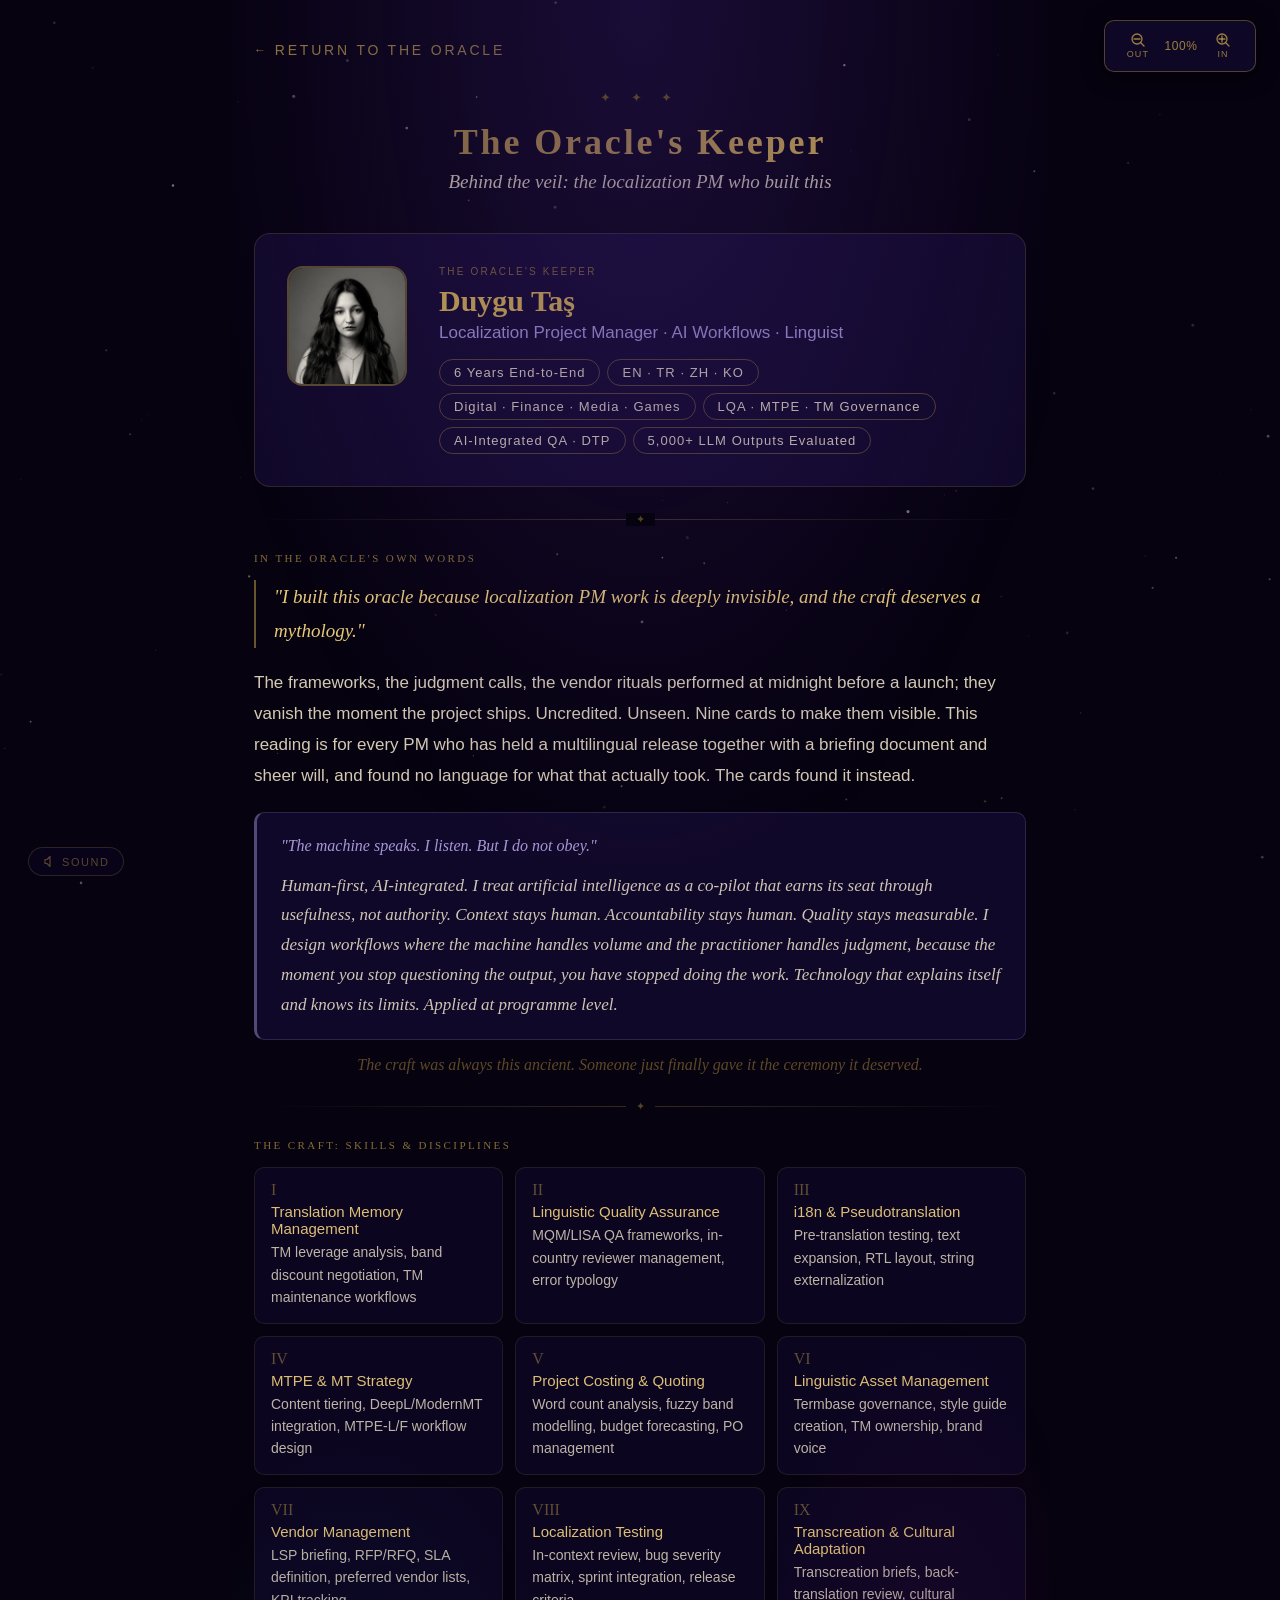
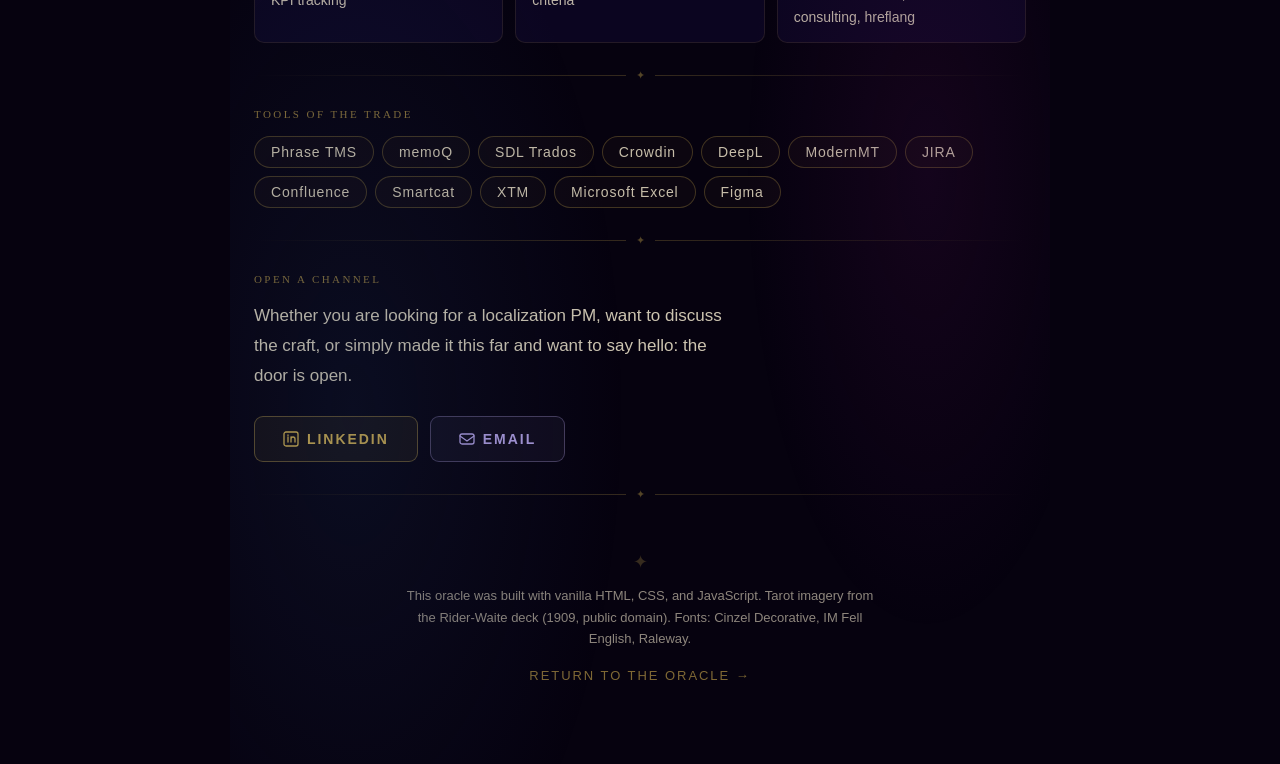
==== about.html @ f8fb561f "SEO optimization, hero section update, sitemap + robots.txt - Fix about.html hero: title → "Localiza" ====
<!doctype html>
<html lang="en">
<head>
<meta http-equiv="Content-Security-Policy" content="default-src 'self'; script-src 'self' 'unsafe-inline'; style-src 'self' 'unsafe-inline' https://fonts.googleapis.com; font-src https://fonts.gstatic.com; img-src 'self' data:; media-src 'self' https://cdn.pixabay.com; connect-src 'none';">
<meta charset="UTF-8">
<meta name="viewport" content="width=device-width, initial-scale=1.0">
<title>Duygu Taş — Localization Project Manager &amp; Linguist | The Oracle's Keeper</title>
<!-- Primary SEO -->
<meta name="description" content="Localization Project Manager, AI workflows specialist and linguist (EN·TR·ZH·KO). 6 years across digital, finance, media and games. LQA, MTPE, TM governance, DTP, and AI-integrated QA pipelines. Based in İzmir, Turkey.">
<meta name="keywords" content="Duygu Taş, localization project manager, localization PM Turkey, İzmir localization, translation memory specialist, LQA specialist, MTPE, DTP, AI localization, multilingual PM, Chinese Turkish localization, Smartcat, memoQ, LLM evaluation, desktop publishing">
<meta name="author" content="Duygu Taş">
<meta name="robots" content="index, follow">
<link rel="canonical" href="https://theoracleoflocalization.online/about.html">
<!-- Open Graph -->
<meta property="og:type" content="profile">
<meta property="og:url" content="https://theoracleoflocalization.online/about.html">
<meta property="og:title" content="Duygu Taş — Localization PM &amp; Linguist">
<meta property="og:description" content="6 years end-to-end localization PM. Digital, finance, media and games. LQA, MTPE, TM governance, DTP, AI-integrated QA. EN · TR · ZH · KO.">
<meta property="og:image" content="https://theoracleoflocalization.online/images/photo.jpg">
<meta property="og:image:alt" content="Duygu Taş — Localization Project Manager">
<meta property="og:site_name" content="The Localization Oracle">
<meta property="og:locale" content="en_US">
<meta property="profile:first_name" content="Duygu">
<meta property="profile:last_name" content="Taş">
<!-- Twitter Card -->
<meta name="twitter:card" content="summary">
<meta name="twitter:title" content="Duygu Taş — Localization PM · AI Workflows · Linguist">
<meta name="twitter:description" content="6 years end-to-end. Digital, finance, media, games. EN · TR · ZH · KO.">
<meta name="twitter:image" content="https://theoracleoflocalization.online/images/photo.jpg">
<!-- Structured Data — Person -->
<script type="application/ld+json">
{
  "@context": "https://schema.org",
  "@type": "Person",
  "name": "Duygu Taş",
  "alternateName": "Duygu Tas",
  "url": "https://theoracleoflocalization.online/about.html",
  "image": "https://theoracleoflocalization.online/images/photo.jpg",
  "jobTitle": "Localization Project Manager",
  "description": "Localization Project Manager and linguist with 6 years of end-to-end experience across financial, gaming, AV, and AI evaluation domains",
  "worksFor": {
    "@type": "Organization",
    "name": "Feba Tech. Inc."
  },
  "alumniOf": [
    {
      "@type": "CollegeOrUniversity",
      "name": "Hacettepe University"
    },
    {
      "@type": "CollegeOrUniversity",
      "name": "Fudan University"
    }
  ],
  "knowsLanguage": [
    { "@type": "Language", "name": "Turkish" },
    { "@type": "Language", "name": "English" },
    { "@type": "Language", "name": "Chinese" },
    { "@type": "Language", "name": "Korean" },
    { "@type": "Language", "name": "Russian" }
  ],
  "address": {
    "@type": "PostalAddress",
    "addressLocality": "İzmir",
    "addressCountry": "TR"
  },
  "sameAs": [
    "https://www.linkedin.com/in/duygu-ta%C5%9F-%E6%9D%9C%E4%BE%9D%E4%BE%9D/",
    "https://github.com/duyiyi05"
  ],
  "knowsAbout": [
    "Translation Memory Management",
    "Linguistic Quality Assurance",
    "Machine Translation Post-Editing",
    "Desktop Publishing",
    "Vendor Management",
    "Localization Testing",
    "Transcreation",
    "LLM Evaluation",
    "AI-Integrated Localization Workflows",
    "Digital Localization",
    "Financial Document Localization",
    "Media and AV Localization",
    "Game Localization"
  ]
}
</script>
<link rel="preconnect" href="https://fonts.googleapis.com"/>
<link rel="preconnect" href="https://fonts.gstatic.com" crossorigin/>
<link href="https://fonts.googleapis.com/css2?family=Cinzel+Decorative:wght@400;700&family=IM+Fell+English:ital@0;1&family=Raleway:wght@300;400;500;600&display=swap" rel="stylesheet"/>
<style>
:root {
  --deep: #06020f;
  --card-bg: #0b0520;
  --surface: #100828;
  --surface2: #18103a;
  --gold: #c9a84c;
  --gold-lt: #e8c97a;
  --gold-dim: #7a6030;
  --gold-faint: rgba(201,168,76,0.12);
  --parch: #f0e6cc;
  --parch-dim: rgba(240,230,204,0.52);
  --mist: #a897d8;
  --rose: #c05580;
  --teal: #3aacac;
  --div: rgba(201,168,76,0.18);
}

*,*::before,*::after { box-sizing: border-box; margin: 0; padding: 0; }
html, body { min-height: 100%; }
body { background: var(--deep); font-family: 'Raleway', sans-serif; color: var(--parch); overflow-x: hidden; }

#starCanvas { position: fixed; top: 0; left: 0; width: 100vw; height: 100vh; z-index: 0; pointer-events: none; }

.about-page {
  position: relative;
  z-index: 1;
  max-width: 820px;
  margin: 0 auto;
  padding: 2.5rem 1.5rem 5rem;
  min-height: 100vh;
}

.about-page::before {
  content: '';
  position: fixed;
  inset: 0;
  background:
    radial-gradient(ellipse 80% 55% at 50% 0%,  rgba(60,30,120,0.38) 0%, transparent 70%),
    radial-gradient(ellipse 55% 40% at 15% 85%, rgba(30,55,100,0.22) 0%, transparent 60%),
    radial-gradient(ellipse 40% 35% at 85% 75%, rgba(80,15,80,0.20)  0%, transparent 55%);
  pointer-events: none;
  z-index: 0;
}

/* ── Back link ── */
.back-link {
  display: inline-flex;
  align-items: center;
  gap: 6px;
  color: rgba(201,168,76,0.72);
  font-size: 14px;
  font-weight: 500;
  letter-spacing: 0.2em;
  text-decoration: none;
  text-transform: uppercase;
  margin-bottom: 2rem;
  transition: color 0.2s;
}
.back-link:hover { color: var(--gold); }
.back-link::before { content: '←'; font-size: 12px; }

/* ── Header ── */
.about-header { text-align: center; margin-bottom: 2rem; }

.about-orn {
  font-size: 13px;
  color: var(--gold-dim);
  letter-spacing: 0.6em;
  opacity: 0.65;
  margin-bottom: 1rem;
}

@keyframes shimmer {
  0%   { background-position: 0% 50%; }
  50%  { background-position: 100% 50%; }
  100% { background-position: 0% 50%; }
}

.about-title {
  font-family: 'Cinzel Decorative', serif;
  font-size: clamp(24px, 4vw, 36px);
  letter-spacing: 0.08em;
  margin-bottom: 0.5rem;
  background: linear-gradient(90deg, var(--gold-dim), var(--gold), var(--gold-lt), var(--gold), var(--gold-dim));
  background-size: 300%;
  -webkit-background-clip: text;
  -webkit-text-fill-color: transparent;
  background-clip: text;
  animation: shimmer 4s ease-in-out infinite;
}

.about-subtitle {
  font-family: 'IM Fell English', serif;
  font-style: italic;
  font-size: clamp(16px, 2vw, 19px);
  color: rgba(240,230,204,0.82);
  font-weight: 400;
  margin-bottom: 2.5rem;
}

/* ── Divider ── */
.about-divider {
  width: 100%;
  height: 1px;
  background: linear-gradient(90deg, transparent, rgba(201,168,76,0.25), transparent);
  margin: 2rem 0;
  position: relative;
  display: flex;
  align-items: center;
  justify-content: center;
}
.about-divider::after {
  content: '✦';
  position: absolute;
  font-size: 11px;
  color: rgba(201,168,76,0.4);
  background: var(--deep);
  padding: 0 10px;
}

/* ── Hero block ── */
.hero-block {
  display: flex;
  gap: 2rem;
  align-items: flex-start;
  background: var(--surface);
  border: 1px solid var(--div);
  border-radius: 16px;
  padding: 2rem;
  margin-bottom: 2rem;
  flex-wrap: wrap;
}

.hero-photo-wrap {
  flex-shrink: 0;
  width: 120px;
  height: 120px;
  border-radius: 16px;
  border: 2px solid rgba(201,168,76,0.4);
  overflow: hidden;
  position: relative;
  background: var(--card-bg);
}

.hero-photo {
  width: 100%;
  height: 100%;
  object-fit: cover;
  object-position: top center;
  filter: sepia(15%) contrast(1.05) brightness(0.95);
  transition: filter 0.4s;
}
.hero-photo:hover { filter: sepia(0%) contrast(1.08) brightness(1); }

.hero-initials {
  display: none;
  width: 100%;
  height: 100%;
  align-items: center;
  justify-content: center;
  font-family: 'Cinzel Decorative', serif;
  font-size: 28px;
  color: var(--gold-dim);
  background: var(--card-bg);
}

.hero-info { flex: 1; min-width: 200px; }

.hero-eyebrow {
  font-family: 'Raleway', sans-serif;
  font-size: 10px;
  letter-spacing: 0.22em;
  text-transform: uppercase;
  color: var(--gold-dim);
  margin-bottom: 6px;
}

.hero-name {
  font-family: 'Cinzel Decorative', serif;
  font-size: clamp(22px, 3.5vw, 30px);
  color: var(--gold);
  margin-bottom: 4px;
  line-height: 1.2;
}

.hero-title {
  font-family: 'Raleway', sans-serif;
  font-size: 17px;
  color: rgba(168,151,216,0.92);
  font-weight: 400;
  margin-bottom: 1rem;
}

.hero-tags { display: flex; flex-wrap: wrap; gap: 7px; }

.hero-tag {
  font-family: 'Raleway', sans-serif;
  font-size: 13px;
  letter-spacing: 0.08em;
  padding: 5px 14px;
  border-radius: 20px;
  border: 1px solid rgba(201,168,76,0.35);
  color: rgba(240,230,204,0.85);
  font-weight: 400;
}

/* ── Section eyebrow ── */
.about-section { margin-bottom: 0.5rem; }

.section-eyebrow {
  font-family: 'Cinzel Decorative', serif;
  font-size: 11px;
  color: rgba(201,168,76,0.65);
  letter-spacing: 0.22em;
  text-transform: uppercase;
  margin-bottom: 1rem;
  font-weight: 500;
}

/* ── Bio ── */
.about-bio {
  font-family: 'IM Fell English', serif;
  font-style: italic;
  font-size: 19px;
  color: #e8c97a;
  border-left: 2px solid rgba(201,168,76,0.5);
  padding-left: 18px;
  line-height: 1.8;
  margin-bottom: 1.25rem;
}

.about-bio-plain {
  font-family: 'Raleway', sans-serif;
  font-size: 17px;
  color: rgba(240,230,204,0.88);
  line-height: 1.82;
  font-weight: 400;
  margin-bottom: 1.25rem;
}

/* ── Operating principle callout ── */
.principle-block {
  background: var(--surface);
  border: 1px solid rgba(168,151,216,0.2);
  border-left: 3px solid rgba(168,151,216,0.45);
  border-radius: 10px;
  padding: 1.25rem 1.5rem;
  margin-bottom: 1rem;
}

.principle-quote {
  font-family: 'IM Fell English', serif;
  font-style: italic;
  font-size: 16px;
  color: var(--mist);
  margin-bottom: 0.75rem;
  line-height: 1.6;
}

.principle-text {
  font-family: 'IM Fell English', serif;
  font-style: italic;
  font-size: 17px;
  color: rgba(240,230,204,0.85);
  line-height: 1.75;
  font-weight: 400;
}

.about-closer {
  font-family: 'IM Fell English', serif;
  font-style: italic;
  font-size: 16px;
  color: var(--gold-dim);
  text-align: center;
  margin-top: 1rem;
  opacity: 0.75;
}

/* ── Skills ── */
.skills-grid {
  display: grid;
  grid-template-columns: repeat(auto-fit, minmax(240px, 1fr));
  gap: 12px;
}

.skill-card {
  background: var(--card-bg);
  border: 1px solid rgba(201,168,76,0.13);
  border-radius: 10px;
  padding: 14px 16px;
  transition: border-color 0.2s;
}
.skill-card:hover { border-color: rgba(201,168,76,0.35); }

.skill-arcana {
  font-family: 'Cinzel Decorative', serif;
  font-size: 16px;
  color: rgba(201,168,76,0.45);
  line-height: 1;
  margin-bottom: 5px;
}

.skill-name {
  font-family: 'Raleway', sans-serif;
  font-size: 15px;
  color: rgba(232,201,122,0.95);
  font-weight: 500;
  margin-bottom: 4px;
}

.skill-desc {
  font-family: 'Raleway', sans-serif;
  font-size: 14px;
  color: rgba(240,230,204,0.78);
  line-height: 1.6;
  font-weight: 400;
}

/* ── Tools ── */
.tools-row { display: flex; flex-wrap: wrap; gap: 8px; }

.tool-tag {
  font-family: 'Raleway', sans-serif;
  font-size: 14px;
  letter-spacing: 0.06em;
  padding: 7px 16px;
  border-radius: 20px;
  border: 1px solid rgba(201,168,76,0.28);
  color: rgba(240,230,204,0.82);
  font-weight: 400;
  background: rgba(201,168,76,0.03);
  transition: border-color 0.2s, color 0.2s;
}
.tool-tag:hover { border-color: rgba(201,168,76,0.45); color: var(--gold); }

/* ── Connect ── */
.connect-text {
  font-family: 'Raleway', sans-serif;
  font-size: 17px;
  color: rgba(240,230,204,0.85);
  line-height: 1.78;
  font-weight: 400;
  margin-bottom: 1.5rem;
  max-width: 480px;
}

.connect-links { display: flex; gap: 12px; flex-wrap: wrap; }

.connect-btn {
  display: inline-flex;
  align-items: center;
  gap: 8px;
  font-family: 'Raleway', sans-serif;
  font-size: 14px;
  letter-spacing: 0.14em;
  text-transform: uppercase;
  font-weight: 600;
  padding: 14px 28px;
  border-radius: 9px;
  text-decoration: none;
  transition: background 0.2s, border-color 0.2s, transform 0.1s;
  border: 1px solid;
}
.connect-btn:active { transform: scale(0.97); }

.connect-linkedin { color: #c9a84c; border-color: rgba(201,168,76,0.4); background: rgba(201,168,76,0.07); }
.connect-linkedin:hover { background: rgba(201,168,76,0.15); border-color: var(--gold); }

.connect-email { color: #a897d8; border-color: rgba(168,151,216,0.35); background: rgba(168,151,216,0.06); }
.connect-email:hover { background: rgba(168,151,216,0.12); border-color: var(--mist); }

.connect-github { color: #3aacac; border-color: rgba(58,172,172,0.35); background: rgba(58,172,172,0.06); }
.connect-github:hover { background: rgba(58,172,172,0.12); border-color: var(--teal); }

/* ── Footer ── */
.about-footer { text-align: center; padding: 1.5rem 0 0; }

.footer-orn { font-size: 18px; color: rgba(201,168,76,0.25); margin-bottom: 0.75rem; }

.footer-text {
  font-family: 'Raleway', sans-serif;
  font-size: 13px;
  color: rgba(240,230,204,0.58);
  line-height: 1.68;
  margin-bottom: 1rem;
  max-width: 480px;
  margin-left: auto;
  margin-right: auto;
  font-weight: 400;
}

.footer-link {
  font-family: 'Raleway', sans-serif;
  font-size: 13px;
  letter-spacing: 0.15em;
  text-transform: uppercase;
  color: rgba(201,168,76,0.62);
  text-decoration: none;
  transition: color 0.2s;
}
.footer-link:hover { color: var(--gold); }

@media (max-width: 500px) {
  .hero-block { flex-direction: column; align-items: center; text-align: center; }
  .hero-tags { justify-content: center; }
  .connect-text { max-width: 100%; }
}

/* ── Zoom controls bar ── */
.controls-bar {
  position: fixed;
  top: 1.25rem;
  right: 1.5rem;
  z-index: 50;
  display: flex;
  align-items: center;
  gap: 4px;
  background: rgba(16,8,40,0.92);
  border: 1px solid rgba(201,168,76,0.35);
  border-radius: 10px;
  padding: 8px 14px;
  backdrop-filter: blur(8px);
  box-shadow: 0 4px 20px rgba(0,0,0,0.5);
}
.ctrl-btn {
  display: flex;
  flex-direction: column;
  align-items: center;
  gap: 3px;
  background: transparent;
  border: none;
  color: rgba(201,168,76,0.75);
  cursor: pointer;
  padding: 4px 8px;
  border-radius: 6px;
  transition: color 0.2s, background 0.2s;
  min-width: 36px;
}
.ctrl-btn:hover { color: var(--gold); background: rgba(201,168,76,0.1); }
.ctrl-label {
  font-family: 'Raleway', sans-serif;
  font-size: 9px;
  letter-spacing: 0.12em;
  text-transform: uppercase;
  line-height: 1;
  color: rgba(201,168,76,0.72);
  font-weight: 500;
}
.ctrl-divider { width: 1px; height: 28px; background: rgba(201,168,76,0.18); margin: 0 4px; }
.ctrl-zoom-level {
  font-family: 'Raleway', sans-serif;
  font-size: 12px;
  color: rgba(201,168,76,0.75);
  min-width: 40px;
  text-align: center;
  letter-spacing: 0.05em;
  font-weight: 500;
}
@media (max-width: 500px) {
  .ctrl-label { display: none; }
  .controls-bar { padding: 6px 10px; gap: 2px; }
  .ctrl-btn { min-width: 28px; padding: 4px 5px; }
}

/* ── Sound pill ── */
.sound-pill {
  position: fixed;
  bottom: 1.5rem;
  left: 1.75rem;
  z-index: 200;
  display: flex;
  align-items: center;
  gap: 6px;
  background: rgba(16,8,40,0.92);
  border: 1px solid rgba(201,168,76,0.35);
  border-radius: 20px;
  padding: 7px 14px;
  color: rgba(201,168,76,0.75);
  font-family: 'Raleway', sans-serif;
  font-size: 11px;
  letter-spacing: 0.14em;
  text-transform: uppercase;
  font-weight: 500;
  cursor: pointer;
  backdrop-filter: blur(8px);
  transition: color 0.2s, border-color 0.2s;
}
.sound-pill:hover { color: var(--gold); border-color: rgba(201,168,76,0.6); }
.sound-pill.muted { opacity: 0.55; }
</style>
</head>
<body>

<canvas id="starCanvas" aria-hidden="true"></canvas>

<div class="about-page">

  <a class="back-link" href="spread.html">Return to the Oracle</a>

  <!-- Header -->
  <div class="about-header">
    <div class="about-orn">✦ ✦ ✦</div>
    <h1 class="about-title">The Oracle's Keeper</h1>
    <p class="about-subtitle">Behind the veil: the localization PM who built this</p>
  </div>

  <!-- Hero -->
  <div class="hero-block">
    <div class="hero-photo-wrap">
      <img class="hero-photo" src="images/photo.jpg" alt="Duygu Taş"
           onerror="this.style.display='none';document.getElementById('heroInitials').style.display='flex'"/>
      <div class="hero-initials" id="heroInitials">DT</div>
    </div>
    <div class="hero-info">
      <div class="hero-eyebrow">The Oracle's Keeper</div>
      <h2 class="hero-name">Duygu Taş</h2>
      <p class="hero-title">Localization Project Manager · AI Workflows · Linguist</p>
      <div class="hero-tags">
        <span class="hero-tag">6 Years End-to-End</span>
        <span class="hero-tag">EN · TR · ZH · KO</span>
        <span class="hero-tag">Digital · Finance · Media · Games</span>
        <span class="hero-tag">LQA · MTPE · TM Governance</span>
        <span class="hero-tag">AI-Integrated QA · DTP</span>
        <span class="hero-tag">5,000+ LLM Outputs Evaluated</span>
      </div>
    </div>
  </div>

  <!-- Bio -->
  <div class="about-divider"></div>
  <div class="about-section">
    <div class="section-eyebrow">In the Oracle's Own Words</div>
    <blockquote class="about-bio">
      "I built this oracle because localization PM work is deeply invisible, and the craft deserves a mythology."
    </blockquote>
    <p class="about-bio-plain">
      The frameworks, the judgment calls, the vendor rituals performed at midnight before a launch; they vanish the moment the project ships. Uncredited. Unseen. Nine cards to make them visible. This reading is for every PM who has held a multilingual release together with a briefing document and sheer will, and found no language for what that actually took. The cards found it instead.
    </p>
    <div class="principle-block">
      <p class="principle-quote">"The machine speaks. I listen. But I do not obey."</p>
      <p class="principle-text">Human-first, AI-integrated. I treat artificial intelligence as a co-pilot that earns its seat through usefulness, not authority. Context stays human. Accountability stays human. Quality stays measurable. I design workflows where the machine handles volume and the practitioner handles judgment, because the moment you stop questioning the output, you have stopped doing the work. Technology that explains itself and knows its limits. Applied at programme level.</p>
    </div>
    <p class="about-closer">The craft was always this ancient. Someone just finally gave it the ceremony it deserved.</p>
  </div>

  <!-- Skills -->
  <div class="about-divider"></div>
  <div class="about-section">
    <div class="section-eyebrow">The Craft: Skills &amp; Disciplines</div>
    <div class="skills-grid">

      <div class="skill-card">
        <div class="skill-arcana">I</div>
        <div class="skill-name">Translation Memory Management</div>
        <div class="skill-desc">TM leverage analysis, band discount negotiation, TM maintenance workflows</div>
      </div>

      <div class="skill-card">
        <div class="skill-arcana">II</div>
        <div class="skill-name">Linguistic Quality Assurance</div>
        <div class="skill-desc">MQM/LISA QA frameworks, in-country reviewer management, error typology</div>
      </div>

      <div class="skill-card">
        <div class="skill-arcana">III</div>
        <div class="skill-name">i18n &amp; Pseudotranslation</div>
        <div class="skill-desc">Pre-translation testing, text expansion, RTL layout, string externalization</div>
      </div>

      <div class="skill-card">
        <div class="skill-arcana">IV</div>
        <div class="skill-name">MTPE &amp; MT Strategy</div>
        <div class="skill-desc">Content tiering, DeepL/ModernMT integration, MTPE-L/F workflow design</div>
      </div>

      <div class="skill-card">
        <div class="skill-arcana">V</div>
        <div class="skill-name">Project Costing &amp; Quoting</div>
        <div class="skill-desc">Word count analysis, fuzzy band modelling, budget forecasting, PO management</div>
      </div>

      <div class="skill-card">
        <div class="skill-arcana">VI</div>
        <div class="skill-name">Linguistic Asset Management</div>
        <div class="skill-desc">Termbase governance, style guide creation, TM ownership, brand voice</div>
      </div>

      <div class="skill-card">
        <div class="skill-arcana">VII</div>
        <div class="skill-name">Vendor Management</div>
        <div class="skill-desc">LSP briefing, RFP/RFQ, SLA definition, preferred vendor lists, KPI tracking</div>
      </div>

      <div class="skill-card">
        <div class="skill-arcana">VIII</div>
        <div class="skill-name">Localization Testing</div>
        <div class="skill-desc">In-context review, bug severity matrix, sprint integration, release criteria</div>
      </div>

      <div class="skill-card">
        <div class="skill-arcana">IX</div>
        <div class="skill-name">Transcreation &amp; Cultural Adaptation</div>
        <div class="skill-desc">Transcreation briefs, back-translation review, cultural consulting, hreflang</div>
      </div>

    </div>
  </div>

  <!-- Tools -->
  <div class="about-divider"></div>
  <div class="about-section">
    <div class="section-eyebrow">Tools of the Trade</div>
    <div class="tools-row">
      <span class="tool-tag">Phrase TMS</span>
      <span class="tool-tag">memoQ</span>
      <span class="tool-tag">SDL Trados</span>
      <span class="tool-tag">Crowdin</span>
      <span class="tool-tag">DeepL</span>
      <span class="tool-tag">ModernMT</span>
      <span class="tool-tag">JIRA</span>
      <span class="tool-tag">Confluence</span>
      <span class="tool-tag">Smartcat</span>
      <span class="tool-tag">XTM</span>
      <span class="tool-tag">Microsoft Excel</span>
      <span class="tool-tag">Figma</span>
    </div>
  </div>

  <!-- Connect -->
  <div class="about-divider"></div>
  <div class="about-section">
    <div class="section-eyebrow">Open a Channel</div>
    <p class="connect-text">Whether you are looking for a localization PM, want to discuss the craft, or simply made it this far and want to say hello: the door is open.</p>
    <div class="connect-links">
      <a href="https://www.linkedin.com/in/duygu-ta%C5%9F-%E6%9D%9C%E4%BE%9D%E4%BE%9D/" target="_blank" class="connect-btn connect-linkedin">
        <svg width="16" height="16" viewBox="0 0 16 16" fill="none">
          <rect x="1" y="1" width="14" height="14" rx="2" stroke="currentColor" stroke-width="1.3"/>
          <path d="M5 6v5M5 4v.5M8 11V8c0-1 .5-2 2-2s2 1 2 2v3M8 6v5" stroke="currentColor" stroke-width="1.3" stroke-linecap="round"/>
        </svg>
        LinkedIn
      </a>
      <a href="mailto:duygutasw@hotmail.com" class="connect-btn connect-email">
        <svg width="16" height="16" viewBox="0 0 16 16" fill="none">
          <rect x="1" y="3" width="14" height="10" rx="2" stroke="currentColor" stroke-width="1.3"/>
          <path d="M1 5l7 5 7-5" stroke="currentColor" stroke-width="1.3" stroke-linecap="round"/>
        </svg>
        Email
      </a>
    </div>
  </div>

  <!-- Footer -->
  <div class="about-divider"></div>
  <div class="about-footer">
    <div class="footer-orn">✦</div>
    <p class="footer-text">This oracle was built with vanilla HTML, CSS, and JavaScript. Tarot imagery from the Rider-Waite deck (1909, public domain). Fonts: Cinzel Decorative, IM Fell English, Raleway.</p>
    <a href="spread.html" class="footer-link">Return to the Oracle →</a>
  </div>

</div><!-- /.about-page -->

<audio id="bgAudio" src="sounds/ambient.mp3" loop preload="auto"></audio>

<!-- Sound pill -->
<button class="sound-pill muted" id="soundPill" aria-label="Toggle ambient sound">
  <svg width="13" height="13" viewBox="0 0 13 13" fill="none" id="soundIcon">
    <path d="M2 4.5h2l3-3v10l-3-3H2V4.5z" stroke="currentColor" stroke-width="1.2" fill="none" stroke-linejoin="round"/>
    <path d="M9 4a3.5 3.5 0 010 5" stroke="currentColor" stroke-width="1.2" stroke-linecap="round" id="soundWave"/>
  </svg>
  <span id="soundLabel">Sound</span>
</button>

<!-- Zoom controls -->
<div class="controls-bar" id="controlsBar">
  <button class="ctrl-btn" onclick="adjustZoom(-0.1)" title="Zoom out">
    <svg width="14" height="14" viewBox="0 0 14 14" fill="none">
      <circle cx="6" cy="6" r="5" stroke="currentColor" stroke-width="1.3"/>
      <line x1="3" y1="6" x2="9" y2="6" stroke="currentColor" stroke-width="1.3" stroke-linecap="round"/>
      <line x1="10" y1="10" x2="13" y2="13" stroke="currentColor" stroke-width="1.3" stroke-linecap="round"/>
    </svg>
    <span class="ctrl-label">Out</span>
  </button>
  <span class="ctrl-zoom-level" id="zoomLevel">100%</span>
  <button class="ctrl-btn" onclick="adjustZoom(0.1)" title="Zoom in">
    <svg width="14" height="14" viewBox="0 0 14 14" fill="none">
      <circle cx="6" cy="6" r="5" stroke="currentColor" stroke-width="1.3"/>
      <line x1="6" y1="3" x2="6" y2="9" stroke="currentColor" stroke-width="1.3" stroke-linecap="round"/>
      <line x1="3" y1="6" x2="9" y2="6" stroke="currentColor" stroke-width="1.3" stroke-linecap="round"/>
      <line x1="10" y1="10" x2="13" y2="13" stroke="currentColor" stroke-width="1.3" stroke-linecap="round"/>
    </svg>
    <span class="ctrl-label">In</span>
  </button>
</div>

<script>
(function(){
  const canvas = document.getElementById('starCanvas');
  const ctx = canvas.getContext('2d');
  let W, H, stars = [];
  function init(){
    W = canvas.width = window.innerWidth;
    H = canvas.height = window.innerHeight;
    stars = Array.from({length:160},()=>({
      x: Math.random()*W,
      y: Math.random()*H,
      r: 0.15+Math.random()*1.4,
      op: 0.07+Math.random()*0.55,
      spd: 0.015+Math.random()*0.1,
      tw: Math.random()*Math.PI*2,
      gold: Math.random()<0.07
    }));
  }
  function draw(){
    ctx.clearRect(0,0,W,H);
    stars.forEach(s=>{
      s.tw += 0.02;
      s.y -= s.spd;
      if(s.y < -2){ s.y = H+2; s.x = Math.random()*W; }
      const op = s.op*(0.4+0.6*Math.sin(s.tw));
      ctx.beginPath();
      ctx.arc(s.x,s.y,s.r,0,Math.PI*2);
      ctx.fillStyle = s.gold
        ? `rgba(201,168,76,${(op*0.7).toFixed(3)})`
        : `rgba(232,218,195,${op.toFixed(3)})`;
      ctx.fill();
    });
    requestAnimationFrame(draw);
  }
  window.addEventListener('resize',init);
  init();
  requestAnimationFrame(draw);
})();
</script>

<!-- STARDUST CURSOR -->
<canvas id="dustCanvas" style="position:fixed;inset:0;z-index:9999;pointer-events:none;"></canvas>
<script>
(function(){
  if(window.matchMedia('(hover:none)').matches) return;
  const cv = document.getElementById('dustCanvas');
  const cx = cv.getContext('2d');
  let W, H, particles = [];
  function resize(){ W = cv.width = window.innerWidth; H = cv.height = window.innerHeight; }
  resize();
  window.addEventListener('resize', resize);
  document.addEventListener('mousemove', e => {
    for(let i = 0; i < 3; i++){
      particles.push({
        x: e.clientX + (Math.random()-0.5)*6,
        y: e.clientY + (Math.random()-0.5)*6,
        vx: (Math.random()-0.5)*1.2,
        vy: -(Math.random()*1.6+0.4),
        life: 1.0,
        decay: Math.random()*0.018+0.012,
        r: Math.random()*2.2+0.4,
        gold: Math.random()<0.55
      });
    }
  });
  function draw(){
    cx.clearRect(0,0,W,H);
    for(let i = particles.length-1; i >= 0; i--){
      const p = particles[i];
      p.x += p.vx; p.y += p.vy; p.vy -= 0.015; p.life -= p.decay;
      if(p.life <= 0){ particles.splice(i,1); continue; }
      cx.beginPath(); cx.arc(p.x, p.y, p.r*p.life, 0, Math.PI*2);
      cx.fillStyle = p.gold
        ? `rgba(201,168,76,${p.life*0.85})`
        : `rgba(240,228,200,${p.life*0.55})`;
      cx.fill();
    }
    requestAnimationFrame(draw);
  }
  draw();
})();
</script>

<script>
/* ── Sound ── */
(function(){
  const audio = document.getElementById('bgAudio');
  const pill  = document.getElementById('soundPill');
  const wave  = document.getElementById('soundWave');
  let enabled = localStorage.getItem('oracleSoundEnabled') === 'true';

  function apply(save){
    if(save) localStorage.setItem('oracleSoundEnabled', enabled);
    if(enabled){
      audio.volume = 0;
      audio.play().catch(()=>{});
      let v = 0;
      const ramp = setInterval(()=>{ v = Math.min(0.35, v+0.02); audio.volume = v; if(v>=0.35) clearInterval(ramp); }, 80);
      pill.classList.remove('muted');
      wave.style.display = '';
    } else {
      let v = audio.volume;
      const fade = setInterval(()=>{ v = Math.max(0, v-0.04); audio.volume = v; if(v<=0){ audio.pause(); clearInterval(fade); } }, 80);
      pill.classList.add('muted');
      wave.style.display = 'none';
    }
  }

  pill.addEventListener('click', ()=>{ enabled = !enabled; apply(true); });
  document.addEventListener('DOMContentLoaded', ()=>{ apply(false); });
})();

/* ── Zoom Controls ── */
let currentZoom = parseFloat(localStorage.getItem('oracleZoom') || '1.0');

function applyZoom() {
  const page = document.querySelector('.about-page');
  if (page) {
    page.style.transform = `scale(${currentZoom})`;
    page.style.transformOrigin = 'top center';
  }
  document.getElementById('zoomLevel').textContent = Math.round(currentZoom * 100) + '%';
}

function adjustZoom(delta) {
  currentZoom = Math.min(1.3, Math.max(0.7, Math.round((currentZoom + delta) * 10) / 10));
  localStorage.setItem('oracleZoom', currentZoom.toString());
  applyZoom();
}

document.addEventListener('DOMContentLoaded', () => { setTimeout(applyZoom, 100); });
</script>

</body>
</html>
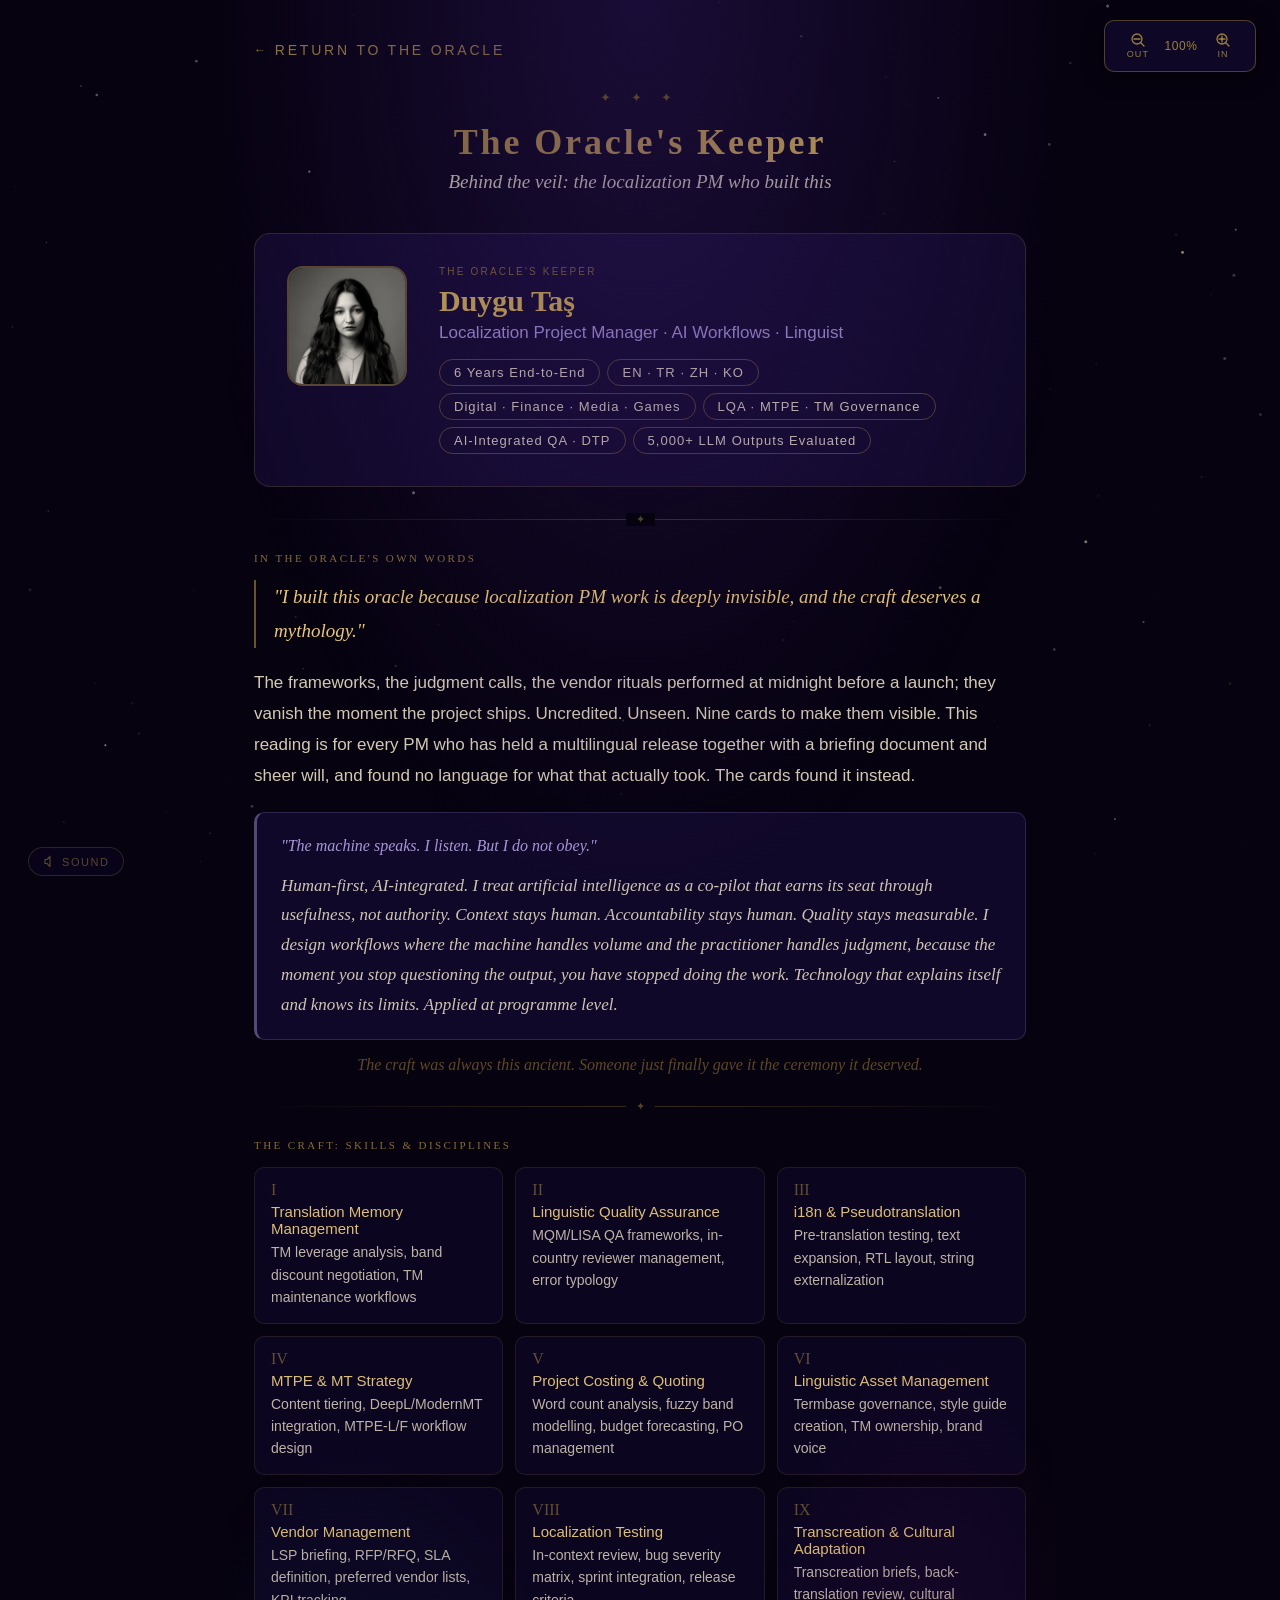
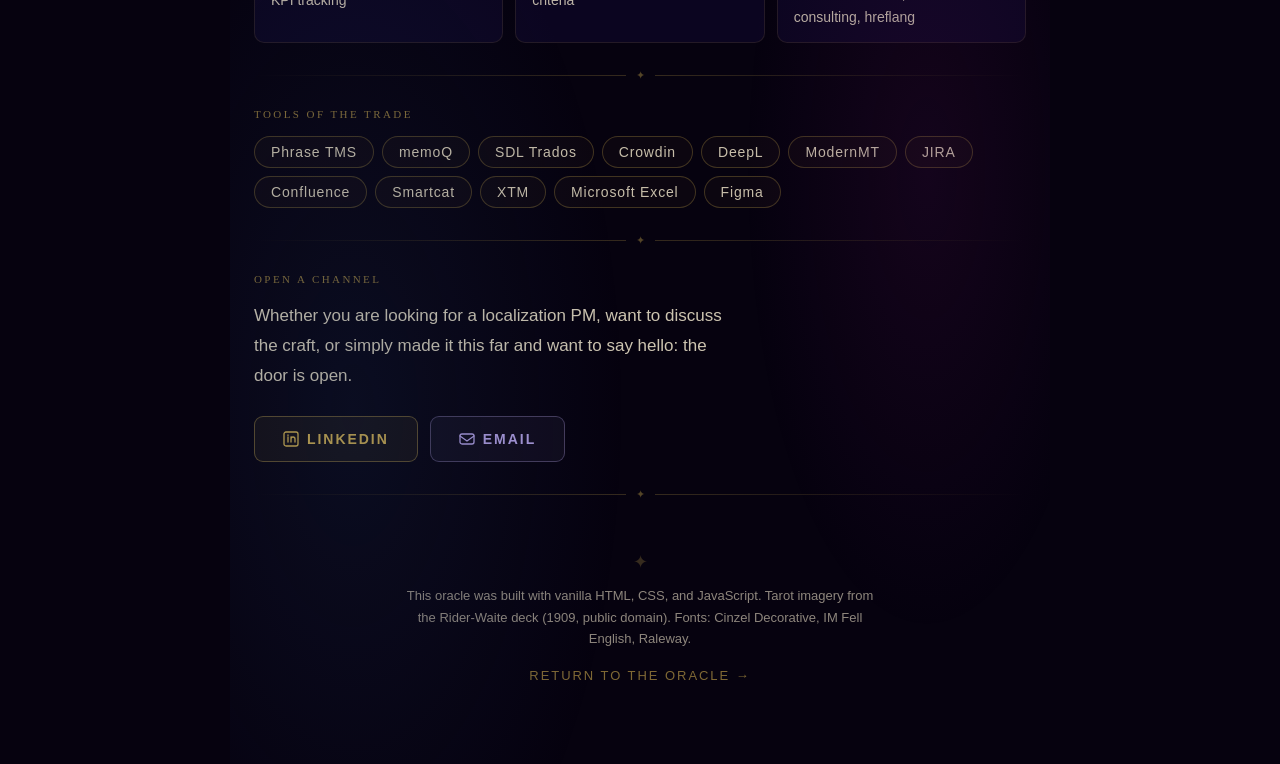
==== commit 4a11fcdb: "Fix mobile layout: sound pill, about link, zoom controls, cmd-close - index.html: @media 640px moves" ====
--- a/about.html
+++ b/about.html
@@ -547,10 +547,20 @@
   letter-spacing: 0.05em;
   font-weight: 500;
 }
-@media (max-width: 500px) {
+@media (max-width: 640px) {
+  .controls-bar {
+    top: 0.75rem;
+    left: 0.75rem;
+    right: auto;
+  }
   .ctrl-label { display: none; }
-  .controls-bar { padding: 6px 10px; gap: 2px; }
   .ctrl-btn { min-width: 28px; padding: 4px 5px; }
+  .sound-pill {
+    bottom: 1rem;
+    left: 1rem;
+    font-size: 10px;
+    padding: 7px 12px;
+  }
 }
 
 /* ── Sound pill ── */
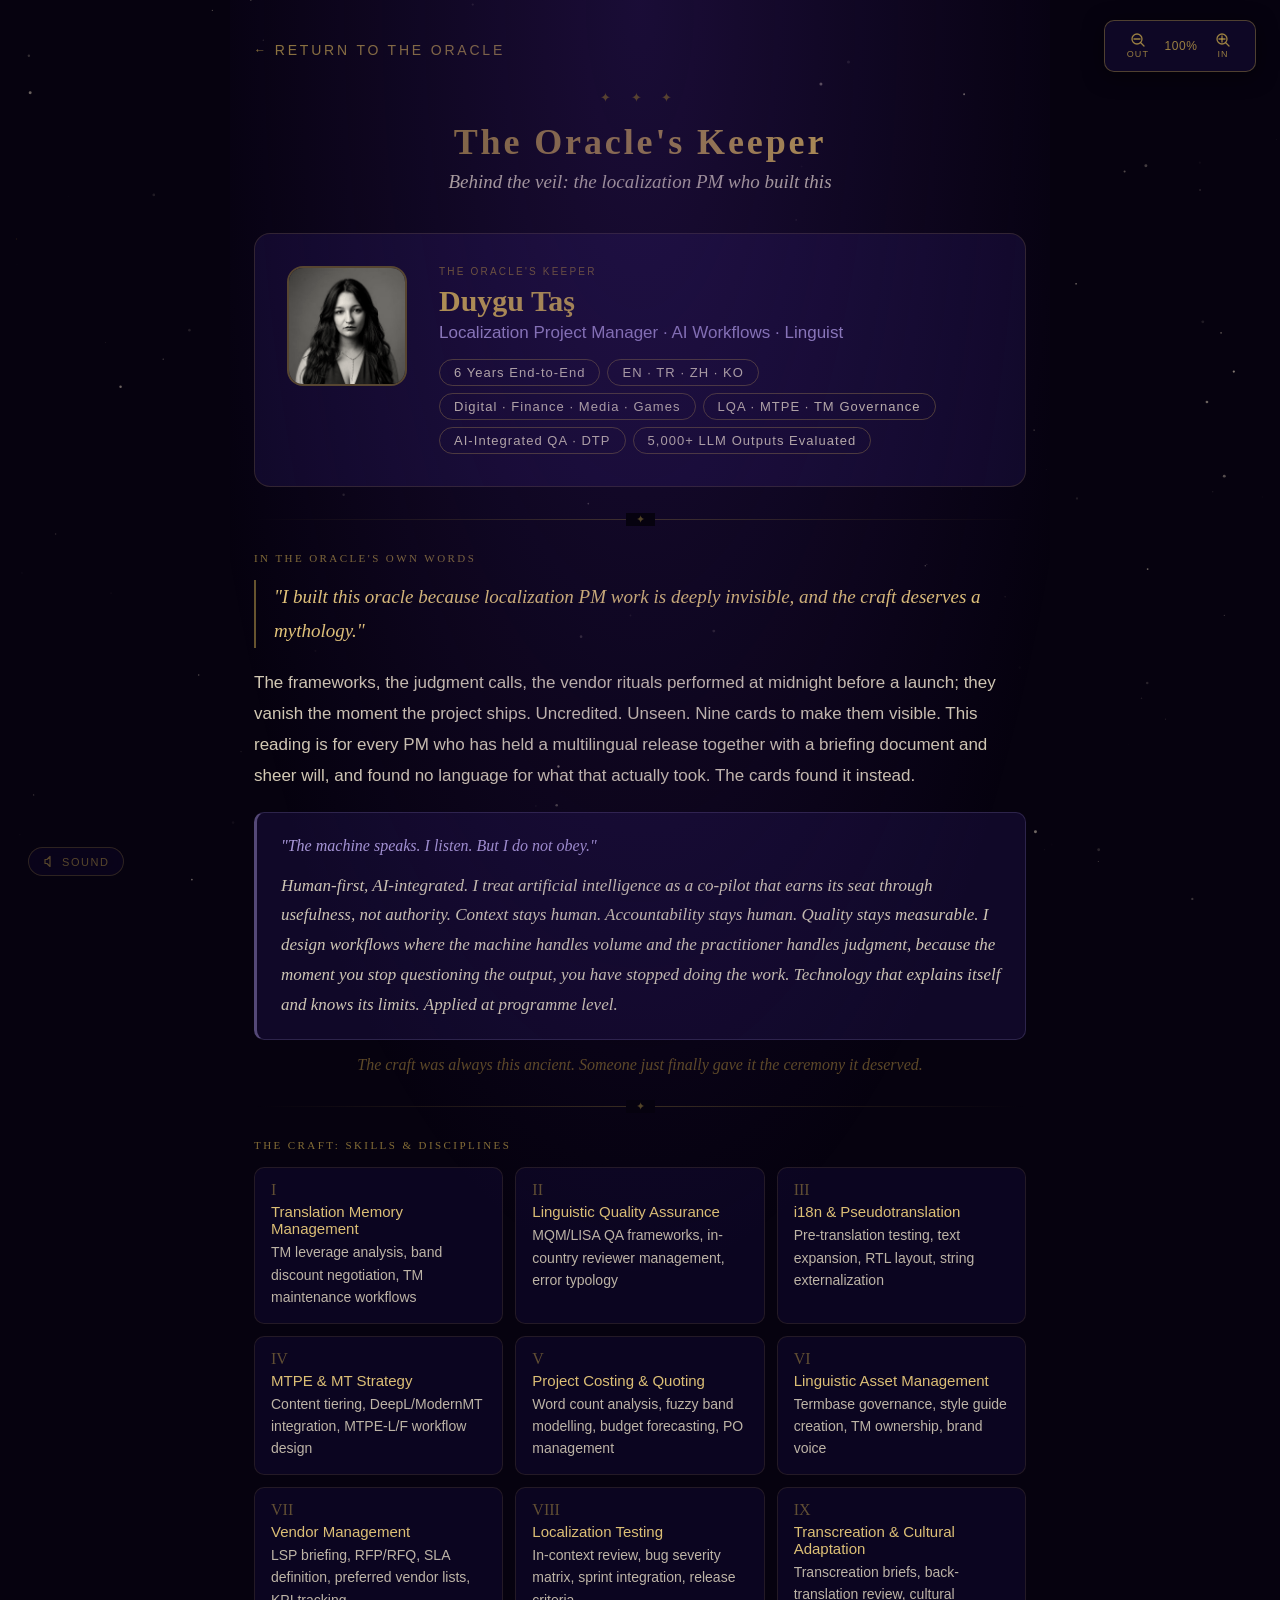
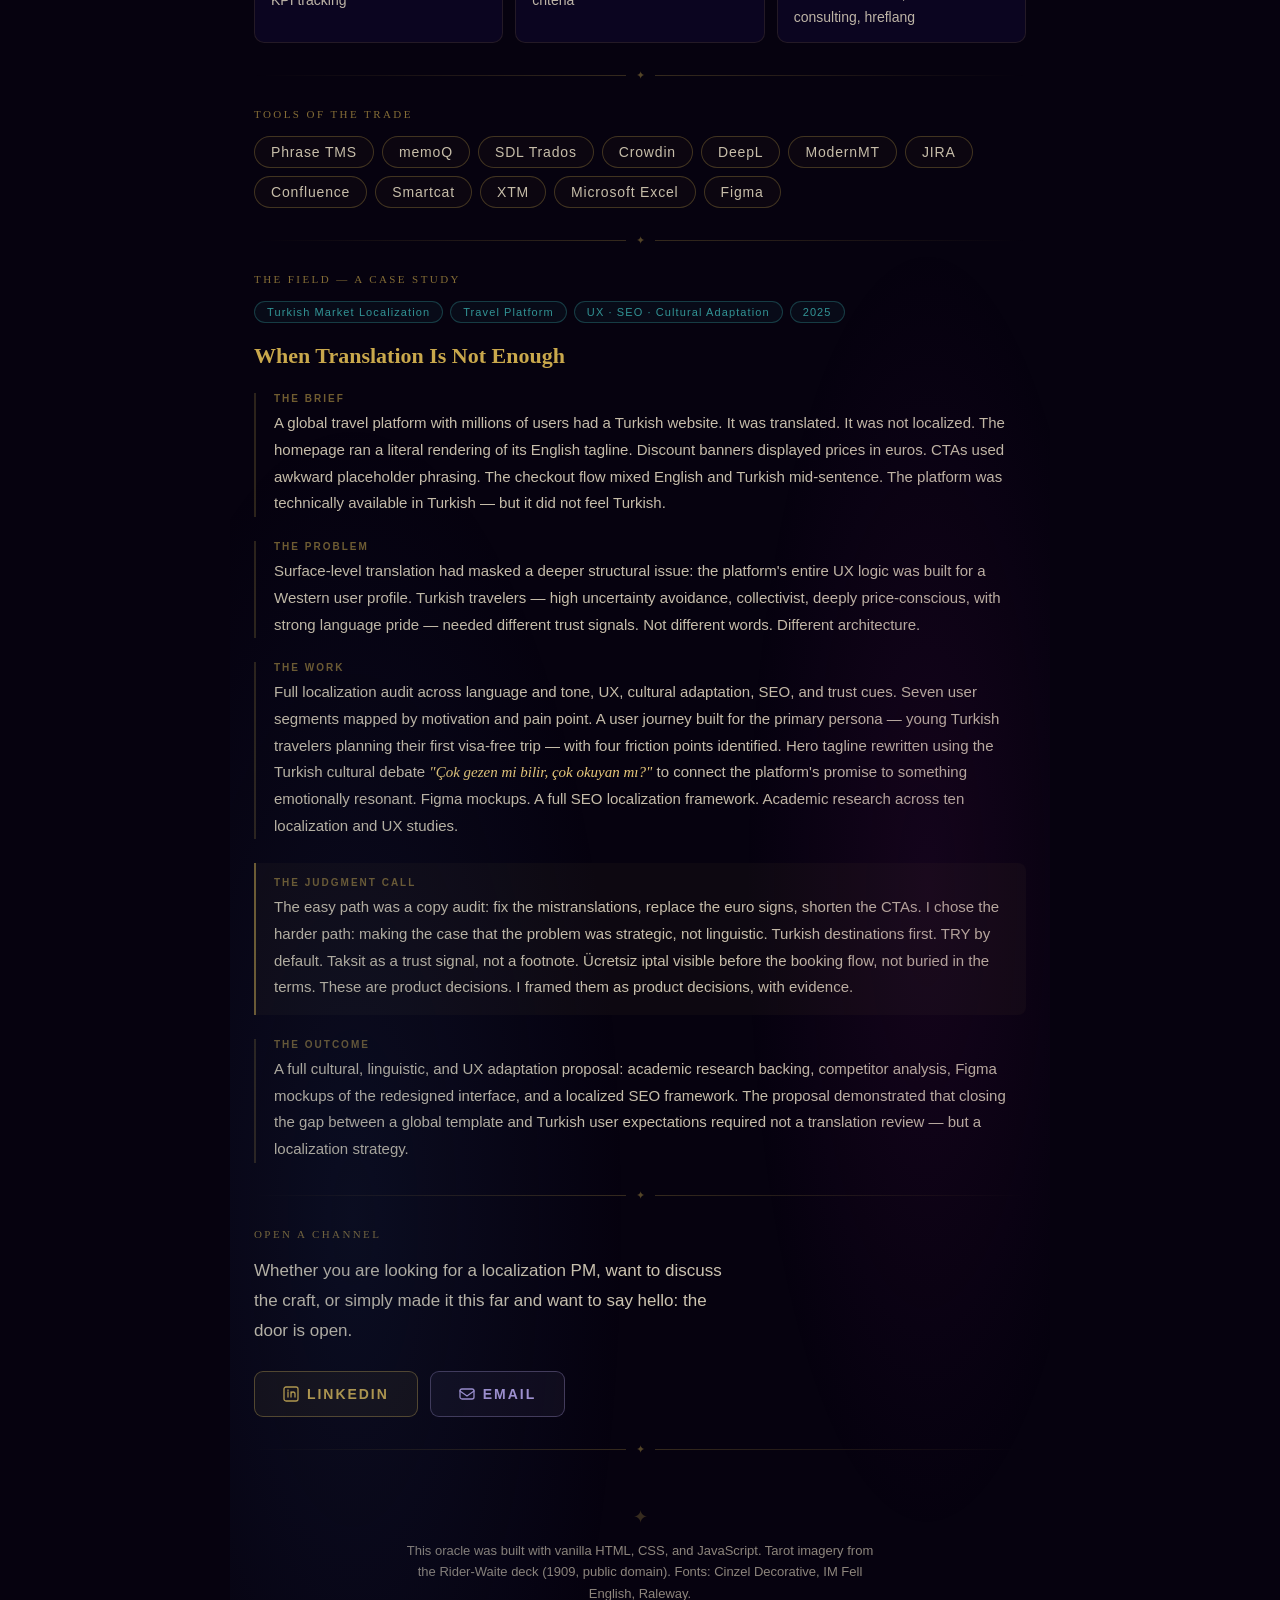
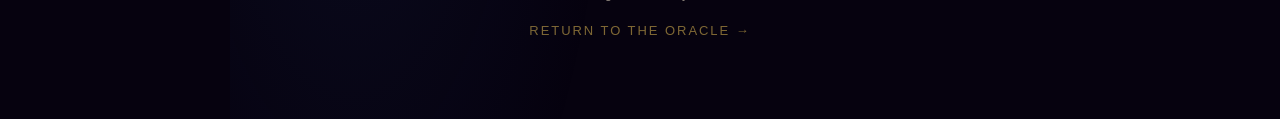
==== commit a71bd59f: "Add case study section to about.html "When Translation Is Not Enough" — Turkish market localization " ====
--- a/about.html
+++ b/about.html
@@ -588,6 +588,65 @@
 }
 .sound-pill:hover { color: var(--gold); border-color: rgba(201,168,76,0.6); }
 .sound-pill.muted { opacity: 0.55; }
+
+/* ── Case study ── */
+.case-study-section { margin-bottom: 0; }
+.case-meta {
+  display: flex;
+  flex-wrap: wrap;
+  gap: 7px;
+  margin-bottom: 1.25rem;
+}
+.case-tag {
+  font-family: 'Raleway', sans-serif;
+  font-size: 11px;
+  letter-spacing: 0.1em;
+  padding: 4px 12px;
+  border-radius: 20px;
+  border: 1px solid rgba(58,172,172,0.3);
+  color: rgba(58,172,172,0.85);
+  background: rgba(58,172,172,0.06);
+}
+.case-title {
+  font-family: 'Cinzel Decorative', serif;
+  font-size: clamp(16px, 2.5vw, 22px);
+  color: var(--gold);
+  margin-bottom: 1.5rem;
+  line-height: 1.2;
+}
+.case-block {
+  border-left: 2px solid rgba(201,168,76,0.2);
+  padding-left: 18px;
+  margin-bottom: 1.5rem;
+}
+.case-block-judgment {
+  border-left-color: rgba(201,168,76,0.55);
+  background: rgba(201,168,76,0.04);
+  border-radius: 0 8px 8px 0;
+  padding: 14px 18px;
+  margin-left: 0;
+}
+.case-block-label {
+  font-family: 'Raleway', sans-serif;
+  font-size: 10px;
+  letter-spacing: 0.2em;
+  text-transform: uppercase;
+  color: rgba(201,168,76,0.55);
+  font-weight: 600;
+  margin-bottom: 6px;
+}
+.case-block-text {
+  font-family: 'Raleway', sans-serif;
+  font-size: 15px;
+  color: rgba(240,230,204,0.82);
+  line-height: 1.78;
+  font-weight: 400;
+}
+.case-block-text em {
+  font-family: 'IM Fell English', serif;
+  font-style: italic;
+  color: var(--gold-lt);
+}
 </style>
 </head>
 <body>
@@ -724,6 +783,71 @@
       <span class="tool-tag">XTM</span>
       <span class="tool-tag">Microsoft Excel</span>
       <span class="tool-tag">Figma</span>
+    </div>
+  </div>
+
+  <!-- Case study -->
+  <div class="about-divider"></div>
+  <div class="about-section case-study-section">
+    <div class="section-eyebrow">The Field — A Case Study</div>
+    <div class="case-meta">
+      <span class="case-tag">Turkish Market Localization</span>
+      <span class="case-tag">Travel Platform</span>
+      <span class="case-tag">UX · SEO · Cultural Adaptation</span>
+      <span class="case-tag">2025</span>
+    </div>
+    <h3 class="case-title">When Translation Is Not Enough</h3>
+    <div class="case-block">
+      <div class="case-block-label">The Brief</div>
+      <p class="case-block-text">A global travel platform with millions
+      of users had a Turkish website. It was translated. It was not
+      localized. The homepage ran a literal rendering of its English
+      tagline. Discount banners displayed prices in euros. CTAs used
+      awkward placeholder phrasing. The checkout flow mixed English and
+      Turkish mid-sentence. The platform was technically available in
+      Turkish — but it did not feel Turkish.</p>
+    </div>
+    <div class="case-block">
+      <div class="case-block-label">The Problem</div>
+      <p class="case-block-text">Surface-level translation had masked
+      a deeper structural issue: the platform's entire UX logic was
+      built for a Western user profile. Turkish travelers — high
+      uncertainty avoidance, collectivist, deeply price-conscious,
+      with strong language pride — needed different trust signals.
+      Not different words. Different architecture.</p>
+    </div>
+    <div class="case-block">
+      <div class="case-block-label">The Work</div>
+      <p class="case-block-text">Full localization audit across
+      language and tone, UX, cultural adaptation, SEO, and trust cues.
+      Seven user segments mapped by motivation and pain point. A user
+      journey built for the primary persona — young Turkish travelers
+      planning their first visa-free trip — with four friction points
+      identified. Hero tagline rewritten using the Turkish cultural
+      debate <em>"Çok gezen mi bilir, çok okuyan mı?"</em> to connect
+      the platform's promise to something emotionally resonant.
+      Figma mockups. A full SEO localization framework. Academic
+      research across ten localization and UX studies.</p>
+    </div>
+    <div class="case-block case-block-judgment">
+      <div class="case-block-label">The Judgment Call</div>
+      <p class="case-block-text">The easy path was a copy audit: fix
+      the mistranslations, replace the euro signs, shorten the CTAs.
+      I chose the harder path: making the case that the problem was
+      strategic, not linguistic. Turkish destinations first. TRY by
+      default. Taksit as a trust signal, not a footnote. Ücretsiz
+      iptal visible before the booking flow, not buried in the terms.
+      These are product decisions. I framed them as product decisions,
+      with evidence.</p>
+    </div>
+    <div class="case-block">
+      <div class="case-block-label">The Outcome</div>
+      <p class="case-block-text">A full cultural, linguistic, and UX
+      adaptation proposal: academic research backing, competitor
+      analysis, Figma mockups of the redesigned interface, and a
+      localized SEO framework. The proposal demonstrated that closing
+      the gap between a global template and Turkish user expectations
+      required not a translation review — but a localization strategy.</p>
     </div>
   </div>
 
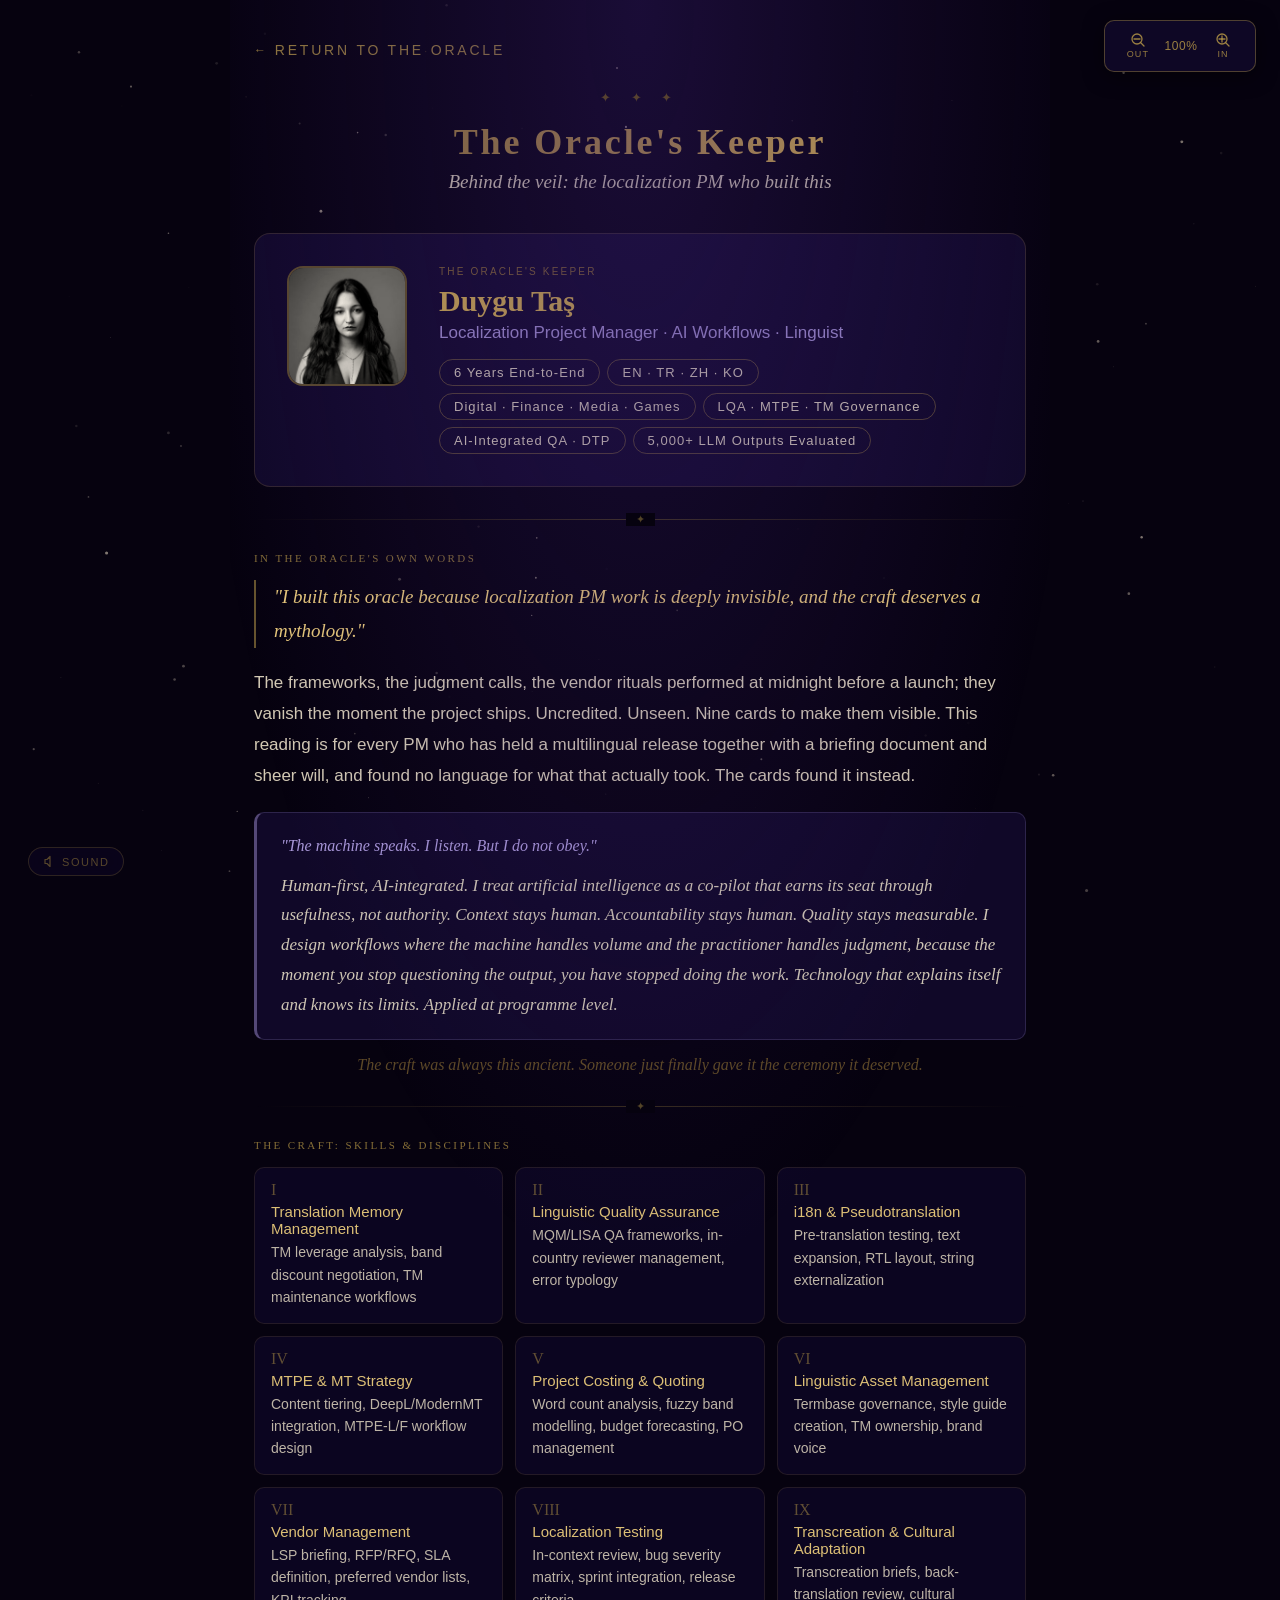
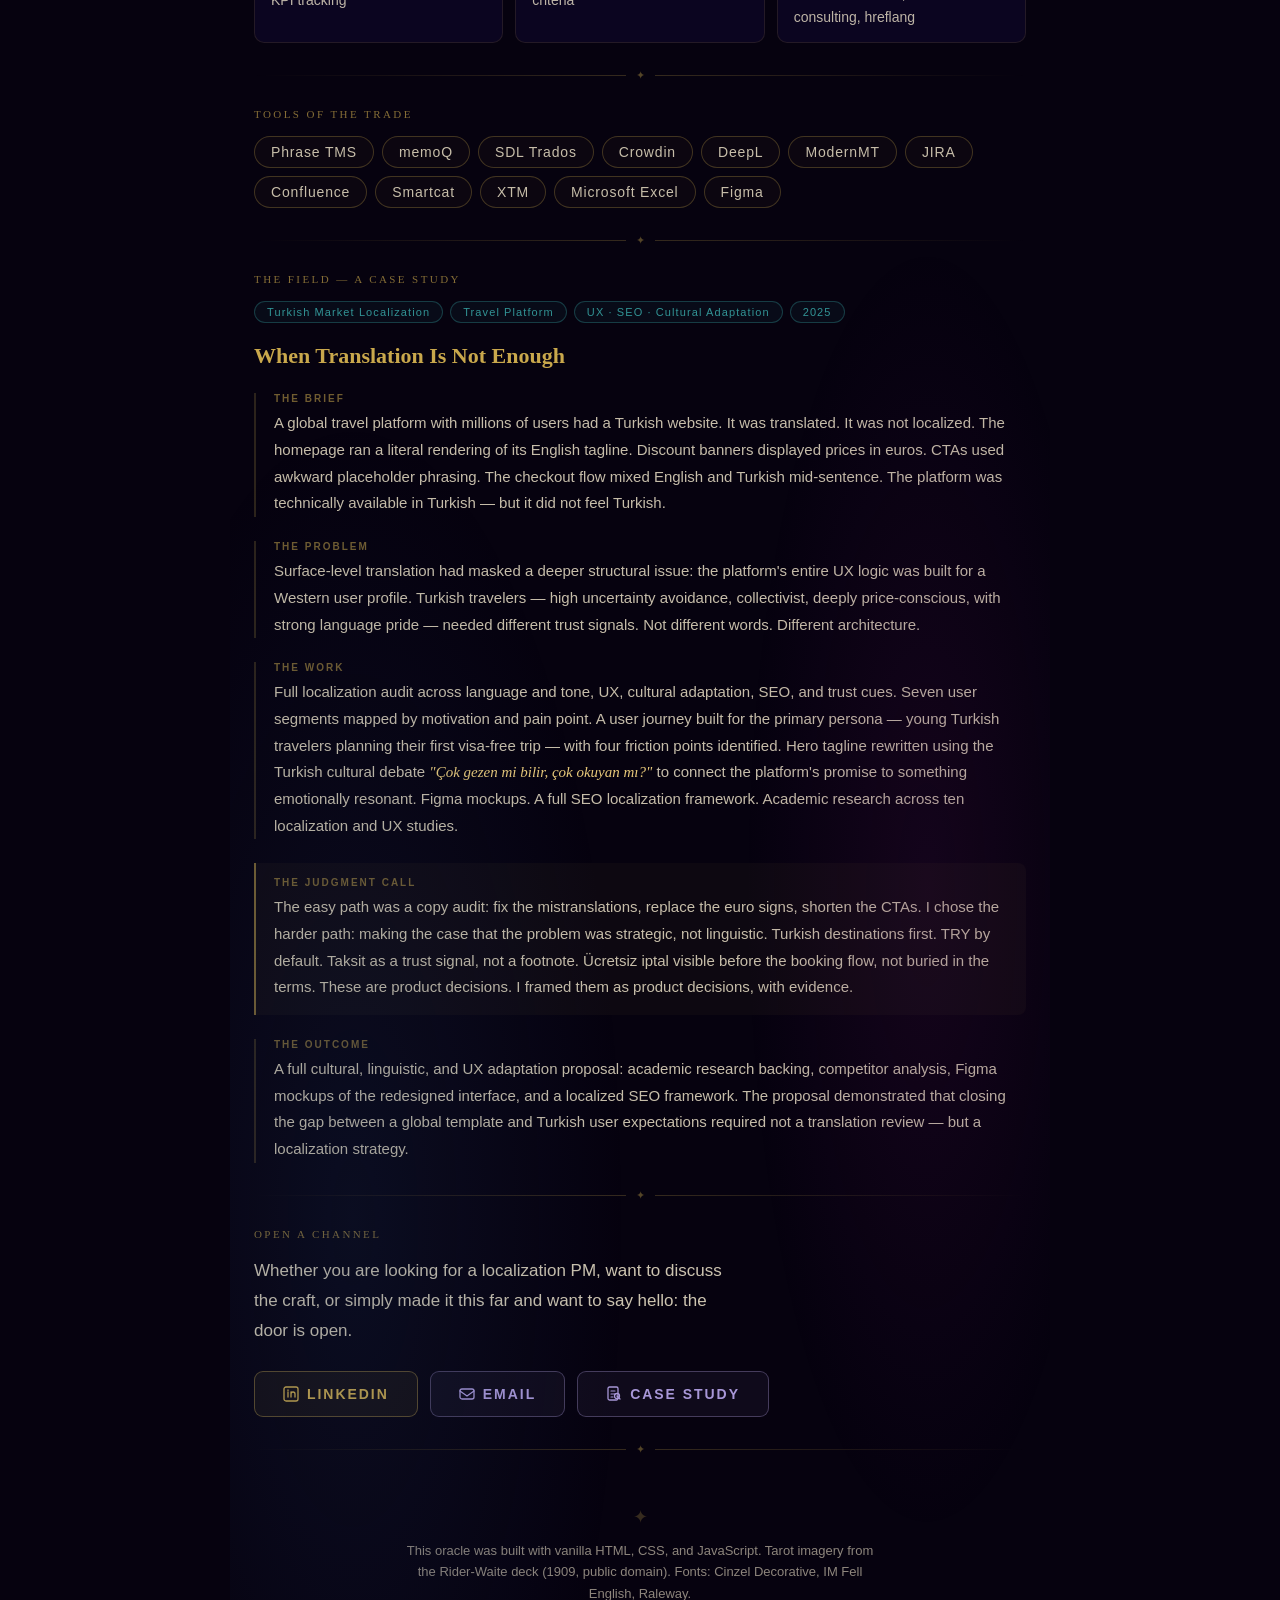
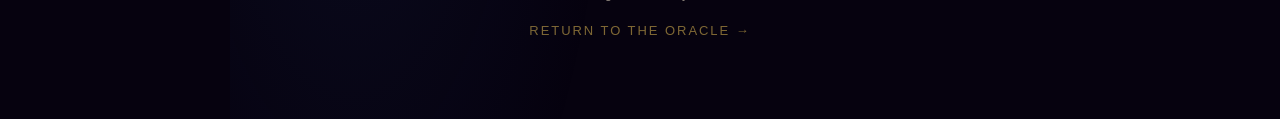
==== commit 2a0dd3b3: "Add case.html — Agoda Turkish localization case study - New self-contained case.html with dark space" ====
--- a/about.html
+++ b/about.html
@@ -460,6 +460,9 @@
 .connect-email { color: #a897d8; border-color: rgba(168,151,216,0.35); background: rgba(168,151,216,0.06); }
 .connect-email:hover { background: rgba(168,151,216,0.12); border-color: var(--mist); }
 
+.connect-case { color: var(--mist); border-color: rgba(168,151,216,0.35); background: rgba(168,151,216,0.06); }
+.connect-case:hover { background: rgba(168,151,216,0.12); border-color: var(--mist); }
+
 .connect-github { color: #3aacac; border-color: rgba(58,172,172,0.35); background: rgba(58,172,172,0.06); }
 .connect-github:hover { background: rgba(58,172,172,0.12); border-color: var(--teal); }
 
@@ -870,6 +873,17 @@
           <path d="M1 5l7 5 7-5" stroke="currentColor" stroke-width="1.3" stroke-linecap="round"/>
         </svg>
         Email
+      </a>
+      <a href="case.html" class="connect-btn connect-case">
+        <svg width="16" height="16" viewBox="0 0 16 16" fill="none">
+          <rect x="2" y="1" width="10" height="13" rx="1.5" stroke="currentColor" stroke-width="1.3"/>
+          <line x1="5" y1="5" x2="9" y2="5" stroke="currentColor" stroke-width="1.1" stroke-linecap="round"/>
+          <line x1="5" y1="8" x2="9" y2="8" stroke="currentColor" stroke-width="1.1" stroke-linecap="round"/>
+          <line x1="5" y1="11" x2="7" y2="11" stroke="currentColor" stroke-width="1.1" stroke-linecap="round"/>
+          <path d="M11 10l3 3" stroke="currentColor" stroke-width="1.3" stroke-linecap="round"/>
+          <circle cx="11" cy="10" r="2.5" stroke="currentColor" stroke-width="1.3"/>
+        </svg>
+        Case Study
       </a>
     </div>
   </div>
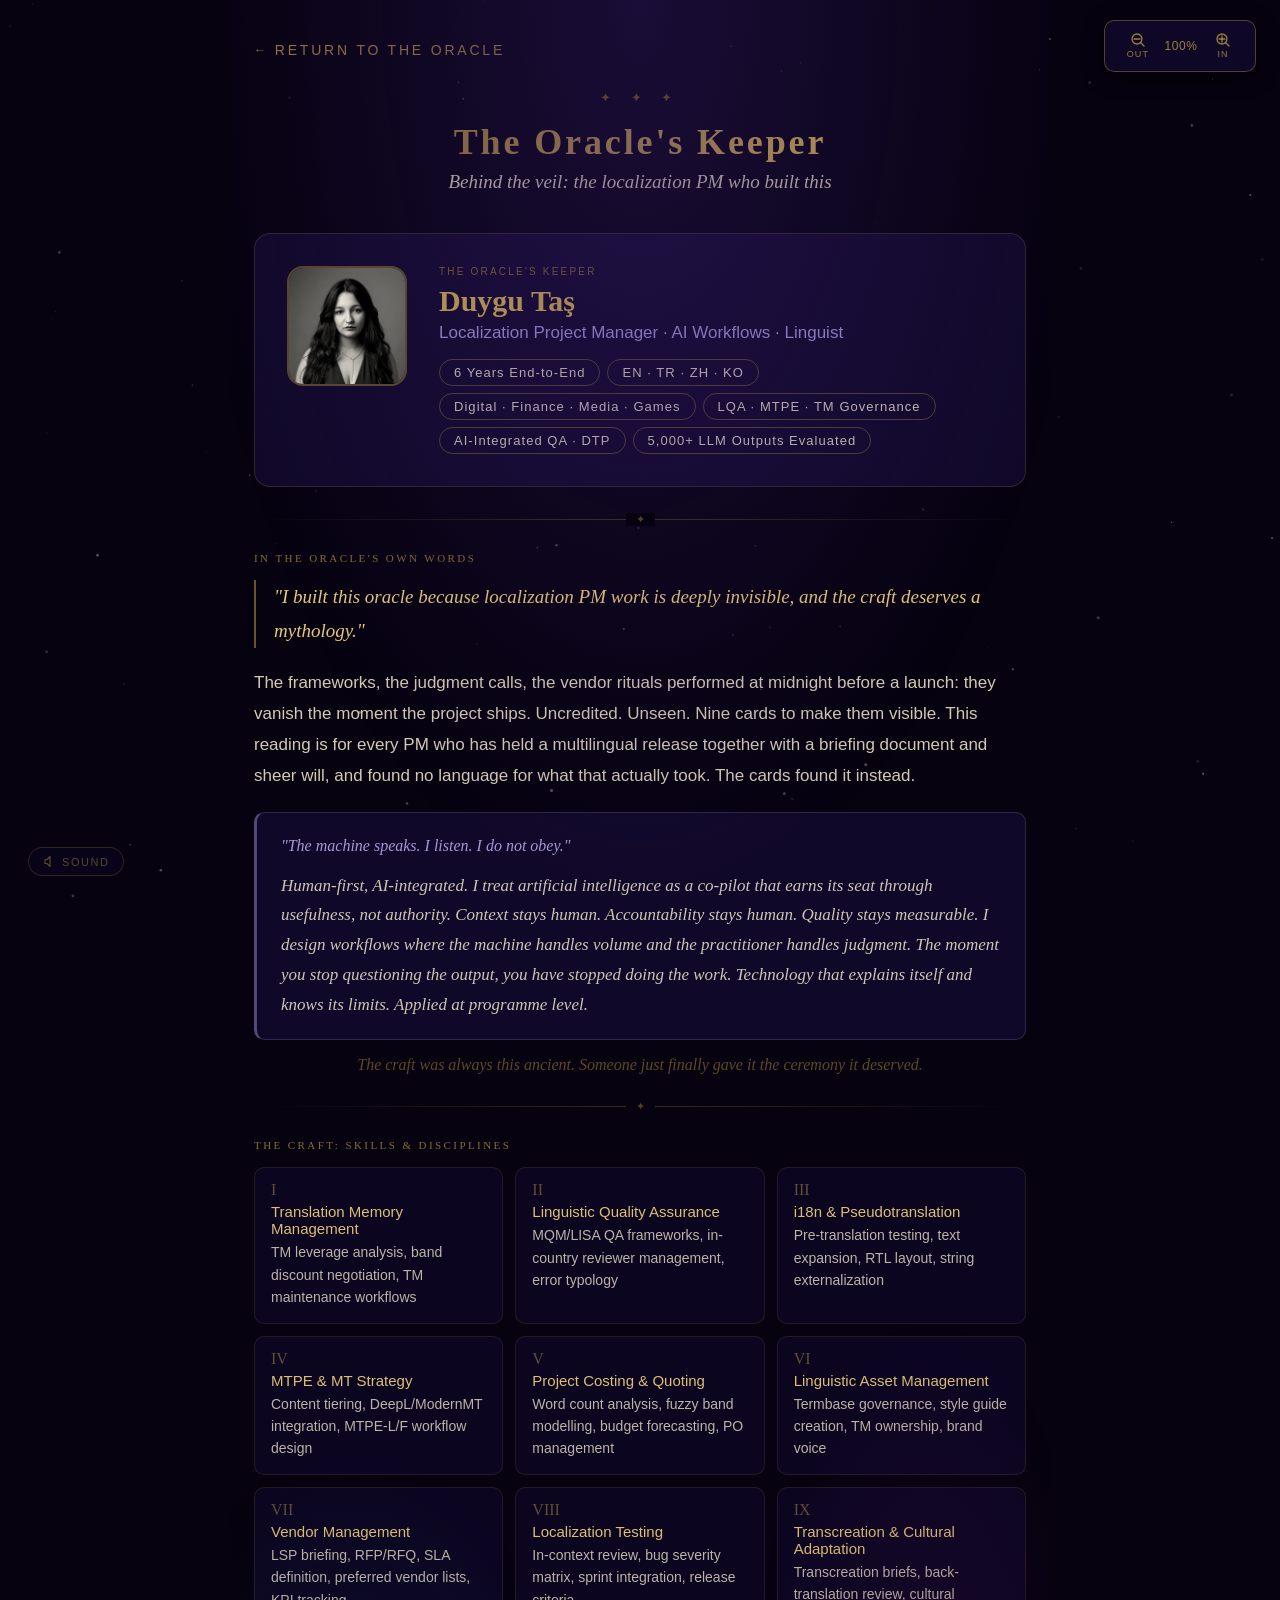
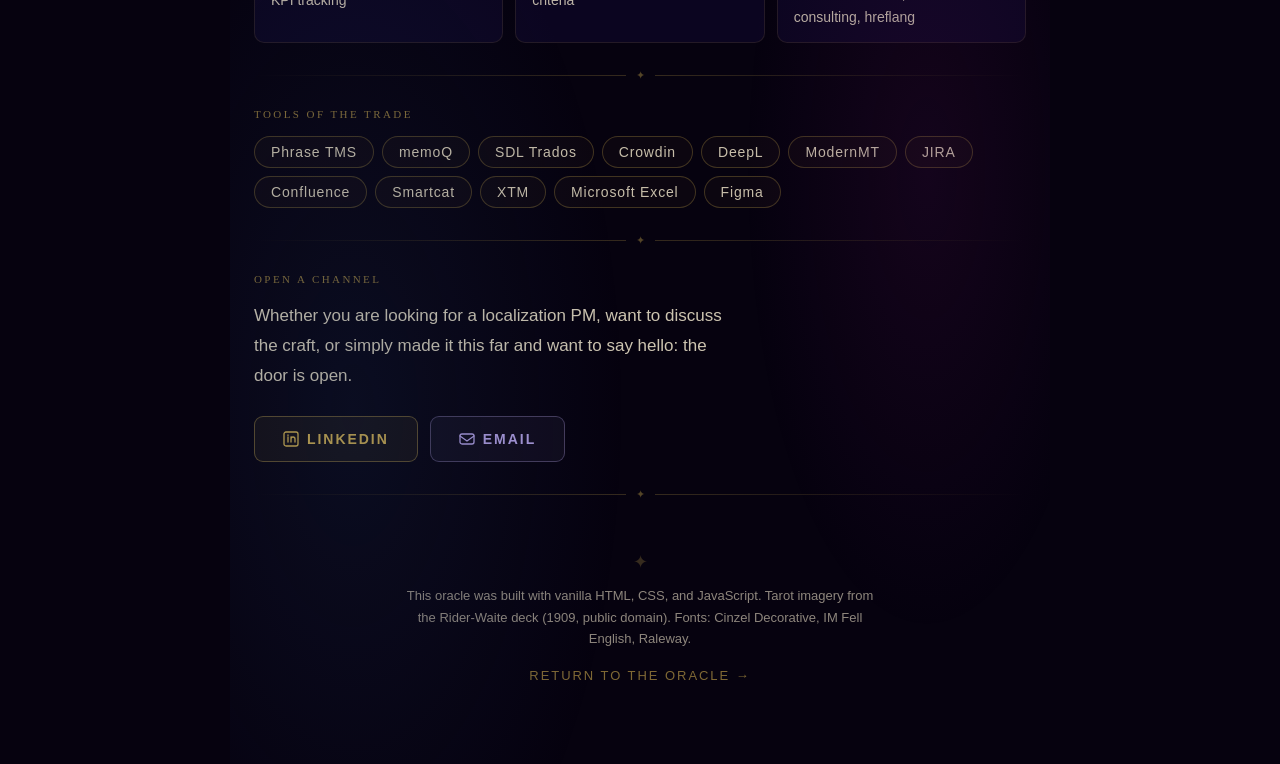
==== commit 7e943032: "Clean up about.html and spread.html — remove case study, fix bio text about.html: - Remove .case-stu" ====
--- a/about.html
+++ b/about.html
@@ -460,9 +460,6 @@
 .connect-email { color: #a897d8; border-color: rgba(168,151,216,0.35); background: rgba(168,151,216,0.06); }
 .connect-email:hover { background: rgba(168,151,216,0.12); border-color: var(--mist); }
 
-.connect-case { color: var(--mist); border-color: rgba(168,151,216,0.35); background: rgba(168,151,216,0.06); }
-.connect-case:hover { background: rgba(168,151,216,0.12); border-color: var(--mist); }
-
 .connect-github { color: #3aacac; border-color: rgba(58,172,172,0.35); background: rgba(58,172,172,0.06); }
 .connect-github:hover { background: rgba(58,172,172,0.12); border-color: var(--teal); }
 
@@ -592,64 +589,7 @@
 .sound-pill:hover { color: var(--gold); border-color: rgba(201,168,76,0.6); }
 .sound-pill.muted { opacity: 0.55; }
 
-/* ── Case study ── */
-.case-study-section { margin-bottom: 0; }
-.case-meta {
-  display: flex;
-  flex-wrap: wrap;
-  gap: 7px;
-  margin-bottom: 1.25rem;
-}
-.case-tag {
-  font-family: 'Raleway', sans-serif;
-  font-size: 11px;
-  letter-spacing: 0.1em;
-  padding: 4px 12px;
-  border-radius: 20px;
-  border: 1px solid rgba(58,172,172,0.3);
-  color: rgba(58,172,172,0.85);
-  background: rgba(58,172,172,0.06);
-}
-.case-title {
-  font-family: 'Cinzel Decorative', serif;
-  font-size: clamp(16px, 2.5vw, 22px);
-  color: var(--gold);
-  margin-bottom: 1.5rem;
-  line-height: 1.2;
-}
-.case-block {
-  border-left: 2px solid rgba(201,168,76,0.2);
-  padding-left: 18px;
-  margin-bottom: 1.5rem;
-}
-.case-block-judgment {
-  border-left-color: rgba(201,168,76,0.55);
-  background: rgba(201,168,76,0.04);
-  border-radius: 0 8px 8px 0;
-  padding: 14px 18px;
-  margin-left: 0;
-}
-.case-block-label {
-  font-family: 'Raleway', sans-serif;
-  font-size: 10px;
-  letter-spacing: 0.2em;
-  text-transform: uppercase;
-  color: rgba(201,168,76,0.55);
-  font-weight: 600;
-  margin-bottom: 6px;
-}
-.case-block-text {
-  font-family: 'Raleway', sans-serif;
-  font-size: 15px;
-  color: rgba(240,230,204,0.82);
-  line-height: 1.78;
-  font-weight: 400;
-}
-.case-block-text em {
-  font-family: 'IM Fell English', serif;
-  font-style: italic;
-  color: var(--gold-lt);
-}
+
 </style>
 </head>
 <body>
@@ -697,11 +637,11 @@
       "I built this oracle because localization PM work is deeply invisible, and the craft deserves a mythology."
     </blockquote>
     <p class="about-bio-plain">
-      The frameworks, the judgment calls, the vendor rituals performed at midnight before a launch; they vanish the moment the project ships. Uncredited. Unseen. Nine cards to make them visible. This reading is for every PM who has held a multilingual release together with a briefing document and sheer will, and found no language for what that actually took. The cards found it instead.
+      The frameworks, the judgment calls, the vendor rituals performed at midnight before a launch: they vanish the moment the project ships. Uncredited. Unseen. Nine cards to make them visible. This reading is for every PM who has held a multilingual release together with a briefing document and sheer will, and found no language for what that actually took. The cards found it instead.
     </p>
     <div class="principle-block">
-      <p class="principle-quote">"The machine speaks. I listen. But I do not obey."</p>
-      <p class="principle-text">Human-first, AI-integrated. I treat artificial intelligence as a co-pilot that earns its seat through usefulness, not authority. Context stays human. Accountability stays human. Quality stays measurable. I design workflows where the machine handles volume and the practitioner handles judgment, because the moment you stop questioning the output, you have stopped doing the work. Technology that explains itself and knows its limits. Applied at programme level.</p>
+      <p class="principle-quote">"The machine speaks. I listen. I do not obey."</p>
+      <p class="principle-text">Human-first, AI-integrated. I treat artificial intelligence as a co-pilot that earns its seat through usefulness, not authority. Context stays human. Accountability stays human. Quality stays measurable. I design workflows where the machine handles volume and the practitioner handles judgment. The moment you stop questioning the output, you have stopped doing the work. Technology that explains itself and knows its limits. Applied at programme level.</p>
     </div>
     <p class="about-closer">The craft was always this ancient. Someone just finally gave it the ceremony it deserved.</p>
   </div>
@@ -789,71 +729,6 @@
     </div>
   </div>
 
-  <!-- Case study -->
-  <div class="about-divider"></div>
-  <div class="about-section case-study-section">
-    <div class="section-eyebrow">The Field — A Case Study</div>
-    <div class="case-meta">
-      <span class="case-tag">Turkish Market Localization</span>
-      <span class="case-tag">Travel Platform</span>
-      <span class="case-tag">UX · SEO · Cultural Adaptation</span>
-      <span class="case-tag">2025</span>
-    </div>
-    <h3 class="case-title">When Translation Is Not Enough</h3>
-    <div class="case-block">
-      <div class="case-block-label">The Brief</div>
-      <p class="case-block-text">A global travel platform with millions
-      of users had a Turkish website. It was translated. It was not
-      localized. The homepage ran a literal rendering of its English
-      tagline. Discount banners displayed prices in euros. CTAs used
-      awkward placeholder phrasing. The checkout flow mixed English and
-      Turkish mid-sentence. The platform was technically available in
-      Turkish — but it did not feel Turkish.</p>
-    </div>
-    <div class="case-block">
-      <div class="case-block-label">The Problem</div>
-      <p class="case-block-text">Surface-level translation had masked
-      a deeper structural issue: the platform's entire UX logic was
-      built for a Western user profile. Turkish travelers — high
-      uncertainty avoidance, collectivist, deeply price-conscious,
-      with strong language pride — needed different trust signals.
-      Not different words. Different architecture.</p>
-    </div>
-    <div class="case-block">
-      <div class="case-block-label">The Work</div>
-      <p class="case-block-text">Full localization audit across
-      language and tone, UX, cultural adaptation, SEO, and trust cues.
-      Seven user segments mapped by motivation and pain point. A user
-      journey built for the primary persona — young Turkish travelers
-      planning their first visa-free trip — with four friction points
-      identified. Hero tagline rewritten using the Turkish cultural
-      debate <em>"Çok gezen mi bilir, çok okuyan mı?"</em> to connect
-      the platform's promise to something emotionally resonant.
-      Figma mockups. A full SEO localization framework. Academic
-      research across ten localization and UX studies.</p>
-    </div>
-    <div class="case-block case-block-judgment">
-      <div class="case-block-label">The Judgment Call</div>
-      <p class="case-block-text">The easy path was a copy audit: fix
-      the mistranslations, replace the euro signs, shorten the CTAs.
-      I chose the harder path: making the case that the problem was
-      strategic, not linguistic. Turkish destinations first. TRY by
-      default. Taksit as a trust signal, not a footnote. Ücretsiz
-      iptal visible before the booking flow, not buried in the terms.
-      These are product decisions. I framed them as product decisions,
-      with evidence.</p>
-    </div>
-    <div class="case-block">
-      <div class="case-block-label">The Outcome</div>
-      <p class="case-block-text">A full cultural, linguistic, and UX
-      adaptation proposal: academic research backing, competitor
-      analysis, Figma mockups of the redesigned interface, and a
-      localized SEO framework. The proposal demonstrated that closing
-      the gap between a global template and Turkish user expectations
-      required not a translation review — but a localization strategy.</p>
-    </div>
-  </div>
-
   <!-- Connect -->
   <div class="about-divider"></div>
   <div class="about-section">
@@ -873,17 +748,6 @@
           <path d="M1 5l7 5 7-5" stroke="currentColor" stroke-width="1.3" stroke-linecap="round"/>
         </svg>
         Email
-      </a>
-      <a href="case.html" class="connect-btn connect-case">
-        <svg width="16" height="16" viewBox="0 0 16 16" fill="none">
-          <rect x="2" y="1" width="10" height="13" rx="1.5" stroke="currentColor" stroke-width="1.3"/>
-          <line x1="5" y1="5" x2="9" y2="5" stroke="currentColor" stroke-width="1.1" stroke-linecap="round"/>
-          <line x1="5" y1="8" x2="9" y2="8" stroke="currentColor" stroke-width="1.1" stroke-linecap="round"/>
-          <line x1="5" y1="11" x2="7" y2="11" stroke="currentColor" stroke-width="1.1" stroke-linecap="round"/>
-          <path d="M11 10l3 3" stroke="currentColor" stroke-width="1.3" stroke-linecap="round"/>
-          <circle cx="11" cy="10" r="2.5" stroke="currentColor" stroke-width="1.3"/>
-        </svg>
-        Case Study
       </a>
     </div>
   </div>
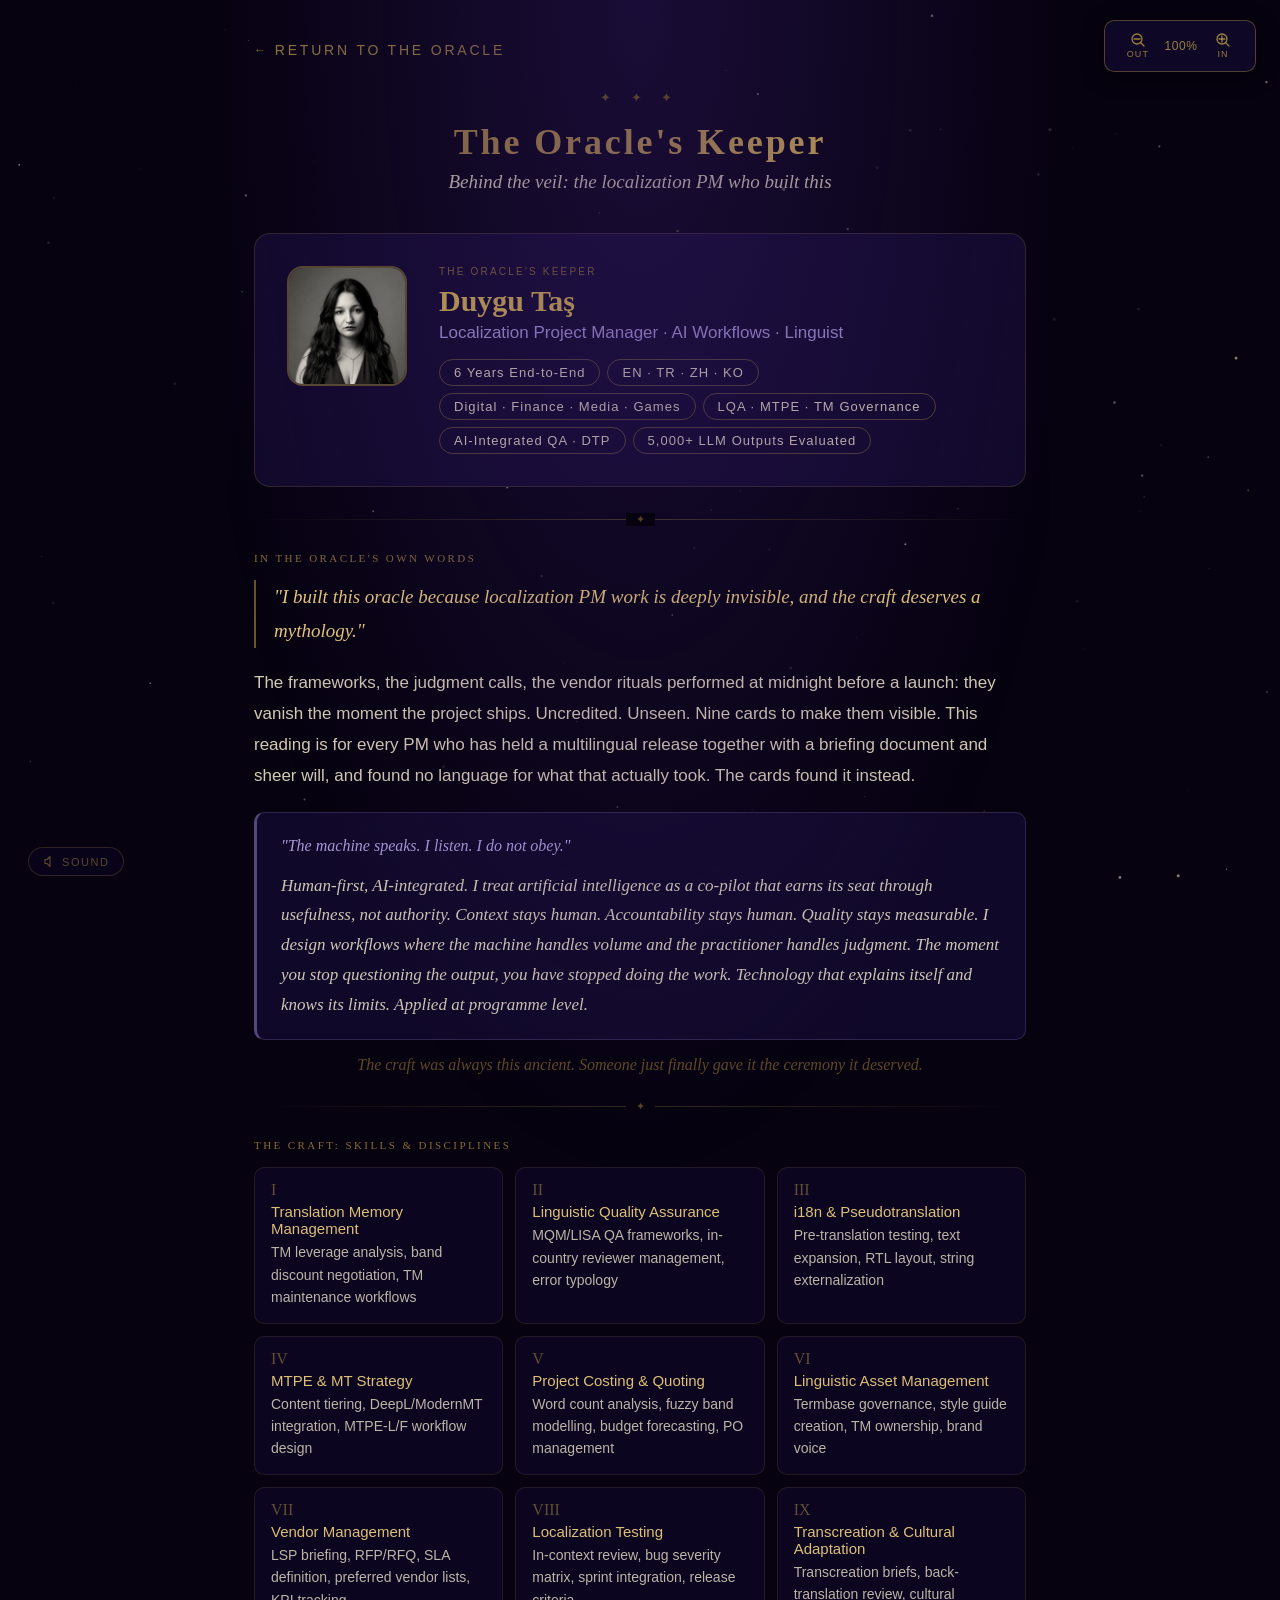
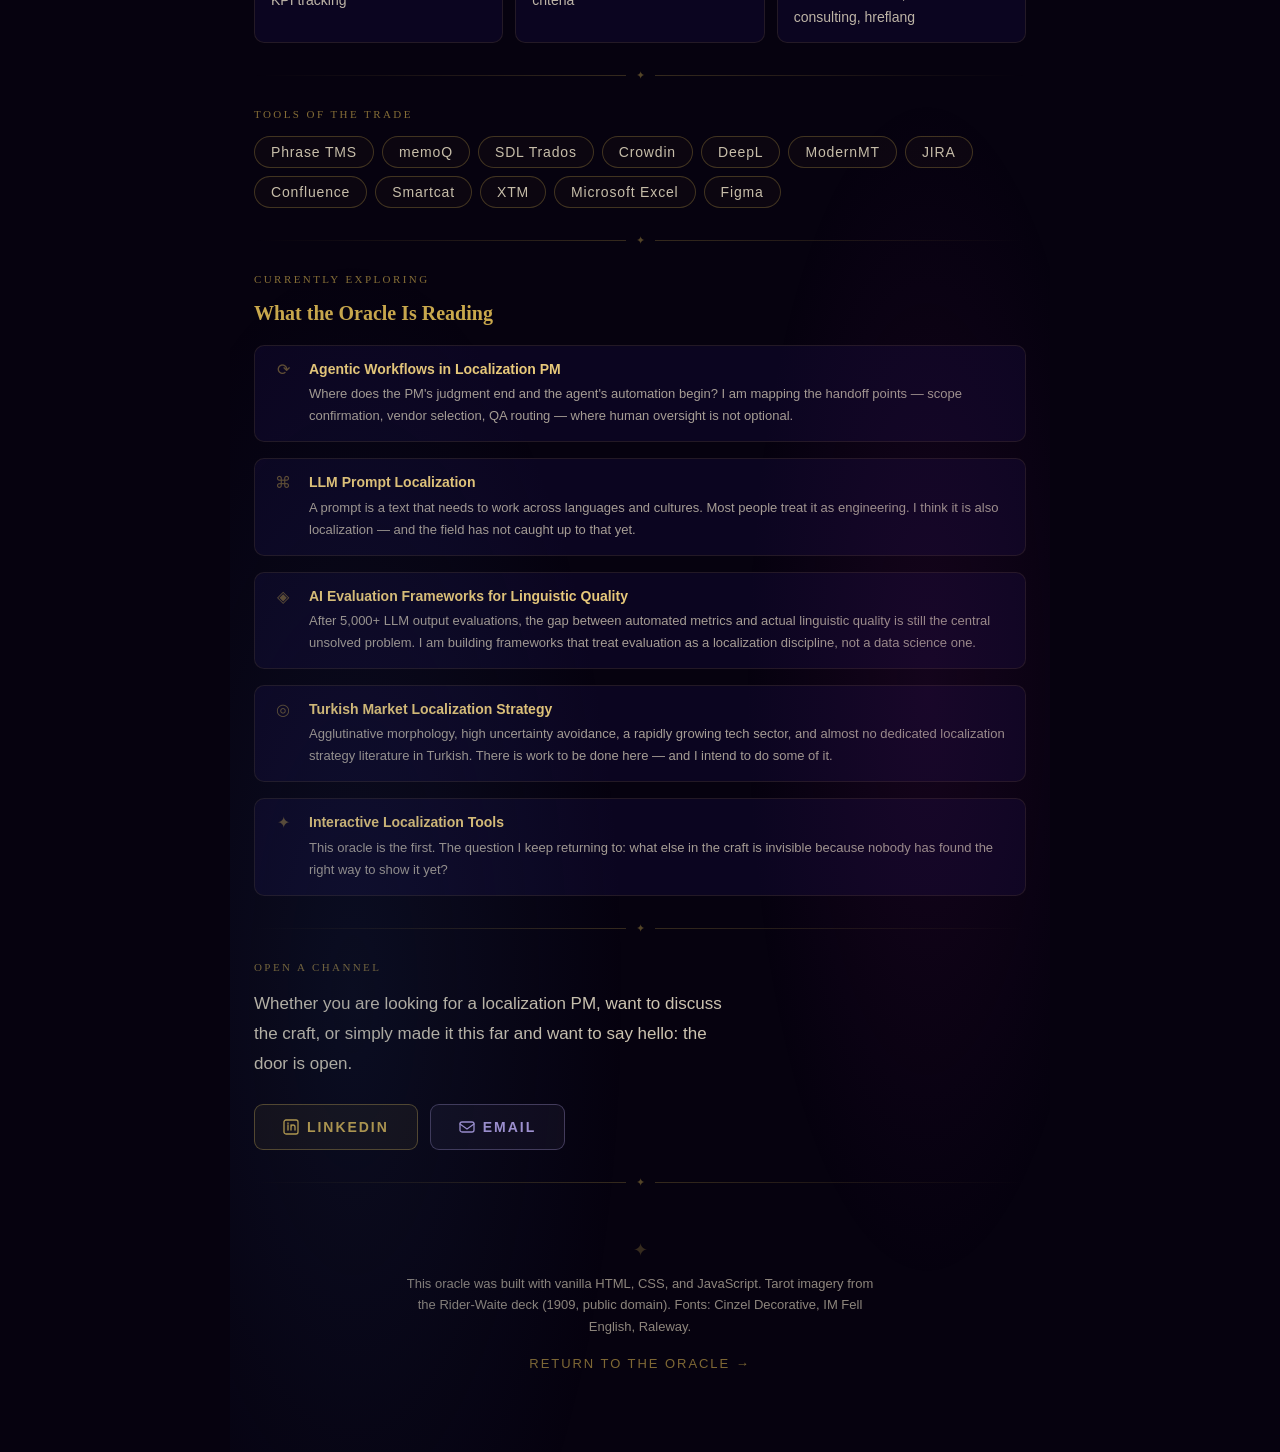
==== commit c738bf9a: "Add "Currently Exploring" section to about page Inserts a new section before "Open a Channel" with f" ====
--- a/about.html
+++ b/about.html
@@ -424,6 +424,62 @@
 }
 .tool-tag:hover { border-color: rgba(201,168,76,0.45); color: var(--gold); }
 
+/* ── Exploring ── */
+.exploring-title {
+  font-family: 'Cinzel Decorative', serif;
+  font-size: clamp(15px, 2.5vw, 20px);
+  color: var(--gold);
+  margin-bottom: 1.25rem;
+  line-height: 1.2;
+}
+.exploring-grid {
+  display: flex;
+  flex-direction: column;
+  gap: 1rem;
+}
+.exploring-item {
+  display: flex;
+  gap: 14px;
+  align-items: flex-start;
+  padding: 14px 16px;
+  background: var(--card-bg);
+  border: 1px solid rgba(201,168,76,0.12);
+  border-radius: 10px;
+  transition: border-color 0.2s;
+}
+.exploring-item:hover {
+  border-color: rgba(201,168,76,0.32);
+}
+.exploring-icon {
+  font-size: 16px;
+  color: rgba(201,168,76,0.45);
+  flex-shrink: 0;
+  width: 24px;
+  text-align: center;
+  margin-top: 2px;
+  line-height: 1;
+}
+.exploring-content { flex: 1; }
+.exploring-name {
+  font-family: 'Raleway', sans-serif;
+  font-size: 14px;
+  font-weight: 600;
+  color: var(--gold-lt);
+  margin-bottom: 5px;
+  line-height: 1.3;
+}
+.exploring-text {
+  font-family: 'Raleway', sans-serif;
+  font-size: 13px;
+  color: rgba(240,230,204,0.68);
+  line-height: 1.7;
+  font-weight: 400;
+}
+@media (max-width: 640px) {
+  .exploring-item { padding: 12px; }
+  .exploring-icon { width: 20px; font-size: 14px; }
+}
+
 /* ── Connect ── */
 .connect-text {
   font-family: 'Raleway', sans-serif;
@@ -726,6 +782,50 @@
       <span class="tool-tag">XTM</span>
       <span class="tool-tag">Microsoft Excel</span>
       <span class="tool-tag">Figma</span>
+    </div>
+  </div>
+
+  <!-- Currently Exploring -->
+  <div class="about-divider"></div>
+  <div class="about-section">
+    <div class="section-eyebrow">Currently Exploring</div>
+    <h3 class="exploring-title">What the Oracle Is Reading</h3>
+    <div class="exploring-grid">
+      <div class="exploring-item">
+        <div class="exploring-icon">⟳</div>
+        <div class="exploring-content">
+          <div class="exploring-name">Agentic Workflows in Localization PM</div>
+          <div class="exploring-text">Where does the PM's judgment end and the agent's automation begin? I am mapping the handoff points — scope confirmation, vendor selection, QA routing — where human oversight is not optional.</div>
+        </div>
+      </div>
+      <div class="exploring-item">
+        <div class="exploring-icon">⌘</div>
+        <div class="exploring-content">
+          <div class="exploring-name">LLM Prompt Localization</div>
+          <div class="exploring-text">A prompt is a text that needs to work across languages and cultures. Most people treat it as engineering. I think it is also localization — and the field has not caught up to that yet.</div>
+        </div>
+      </div>
+      <div class="exploring-item">
+        <div class="exploring-icon">◈</div>
+        <div class="exploring-content">
+          <div class="exploring-name">AI Evaluation Frameworks for Linguistic Quality</div>
+          <div class="exploring-text">After 5,000+ LLM output evaluations, the gap between automated metrics and actual linguistic quality is still the central unsolved problem. I am building frameworks that treat evaluation as a localization discipline, not a data science one.</div>
+        </div>
+      </div>
+      <div class="exploring-item">
+        <div class="exploring-icon">◎</div>
+        <div class="exploring-content">
+          <div class="exploring-name">Turkish Market Localization Strategy</div>
+          <div class="exploring-text">Agglutinative morphology, high uncertainty avoidance, a rapidly growing tech sector, and almost no dedicated localization strategy literature in Turkish. There is work to be done here — and I intend to do some of it.</div>
+        </div>
+      </div>
+      <div class="exploring-item">
+        <div class="exploring-icon">✦</div>
+        <div class="exploring-content">
+          <div class="exploring-name">Interactive Localization Tools</div>
+          <div class="exploring-text">This oracle is the first. The question I keep returning to: what else in the craft is invisible because nobody has found the right way to show it yet?</div>
+        </div>
+      </div>
     </div>
   </div>
 
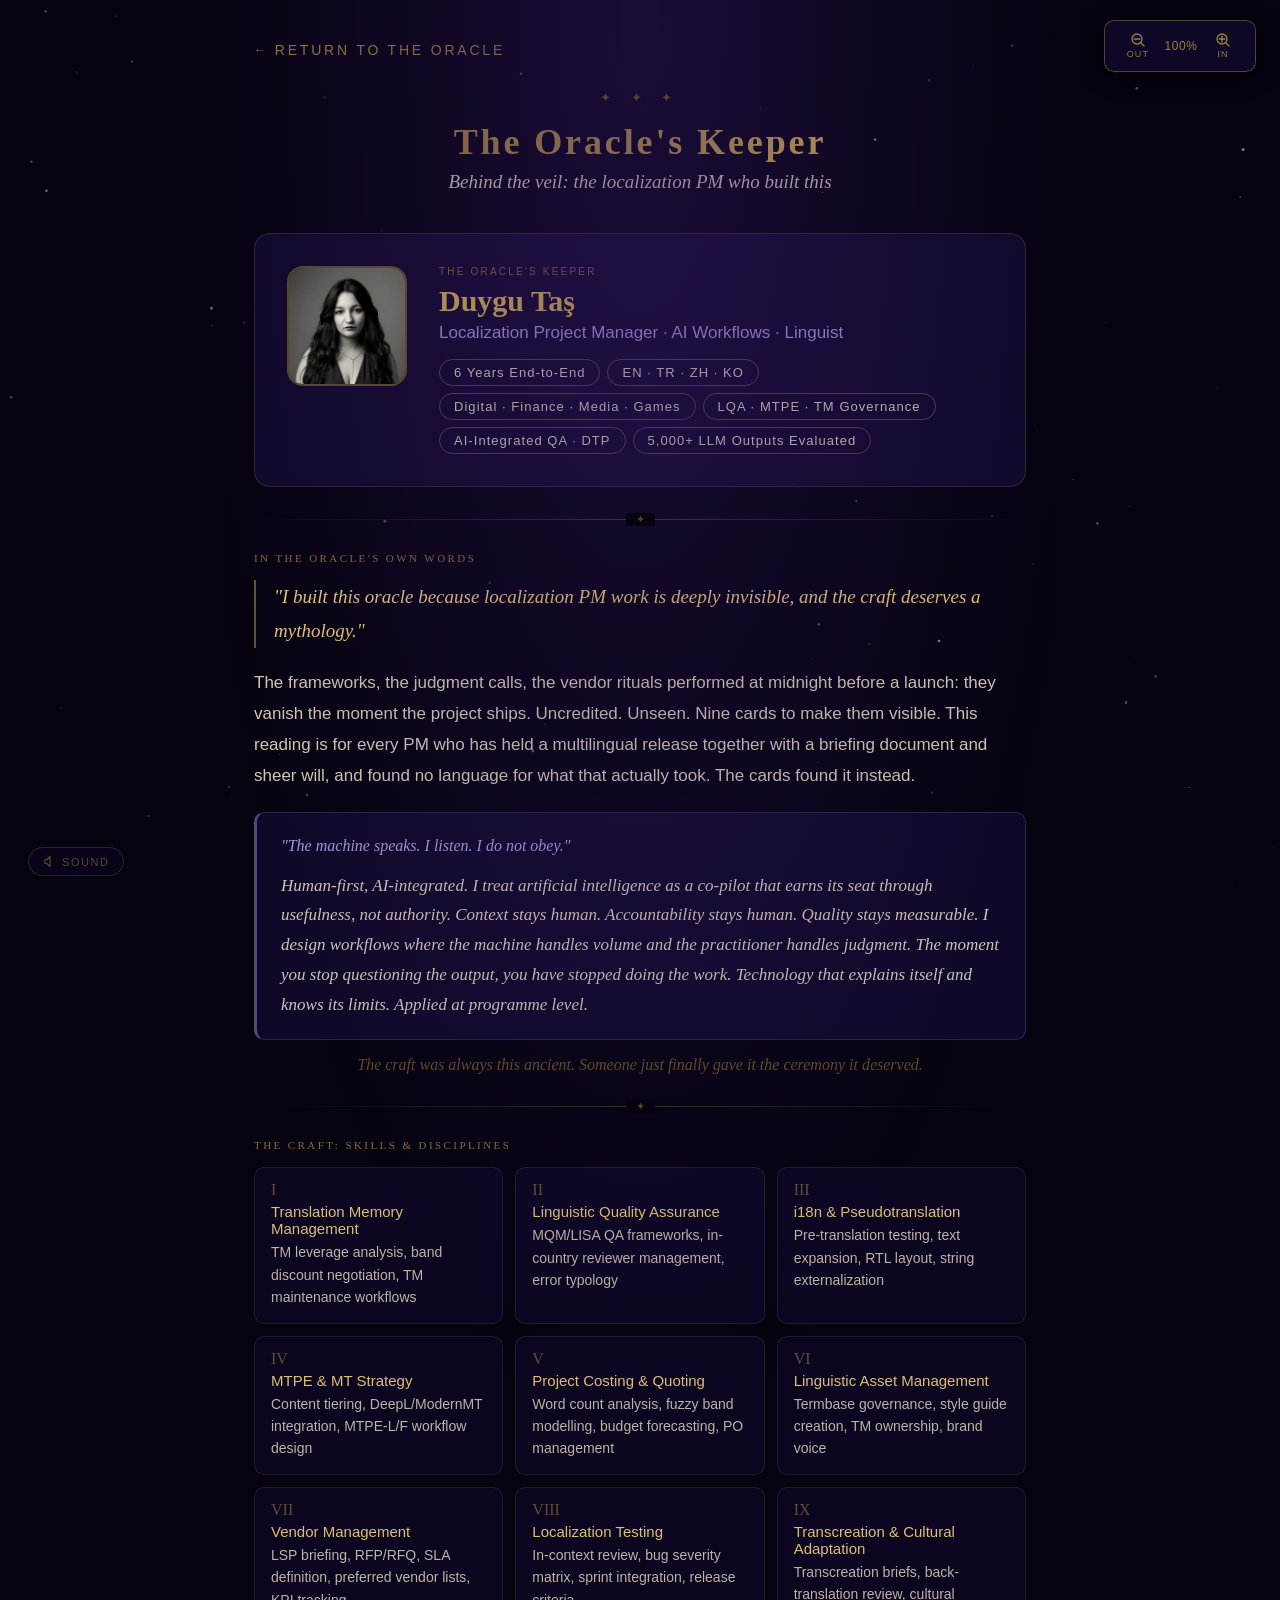
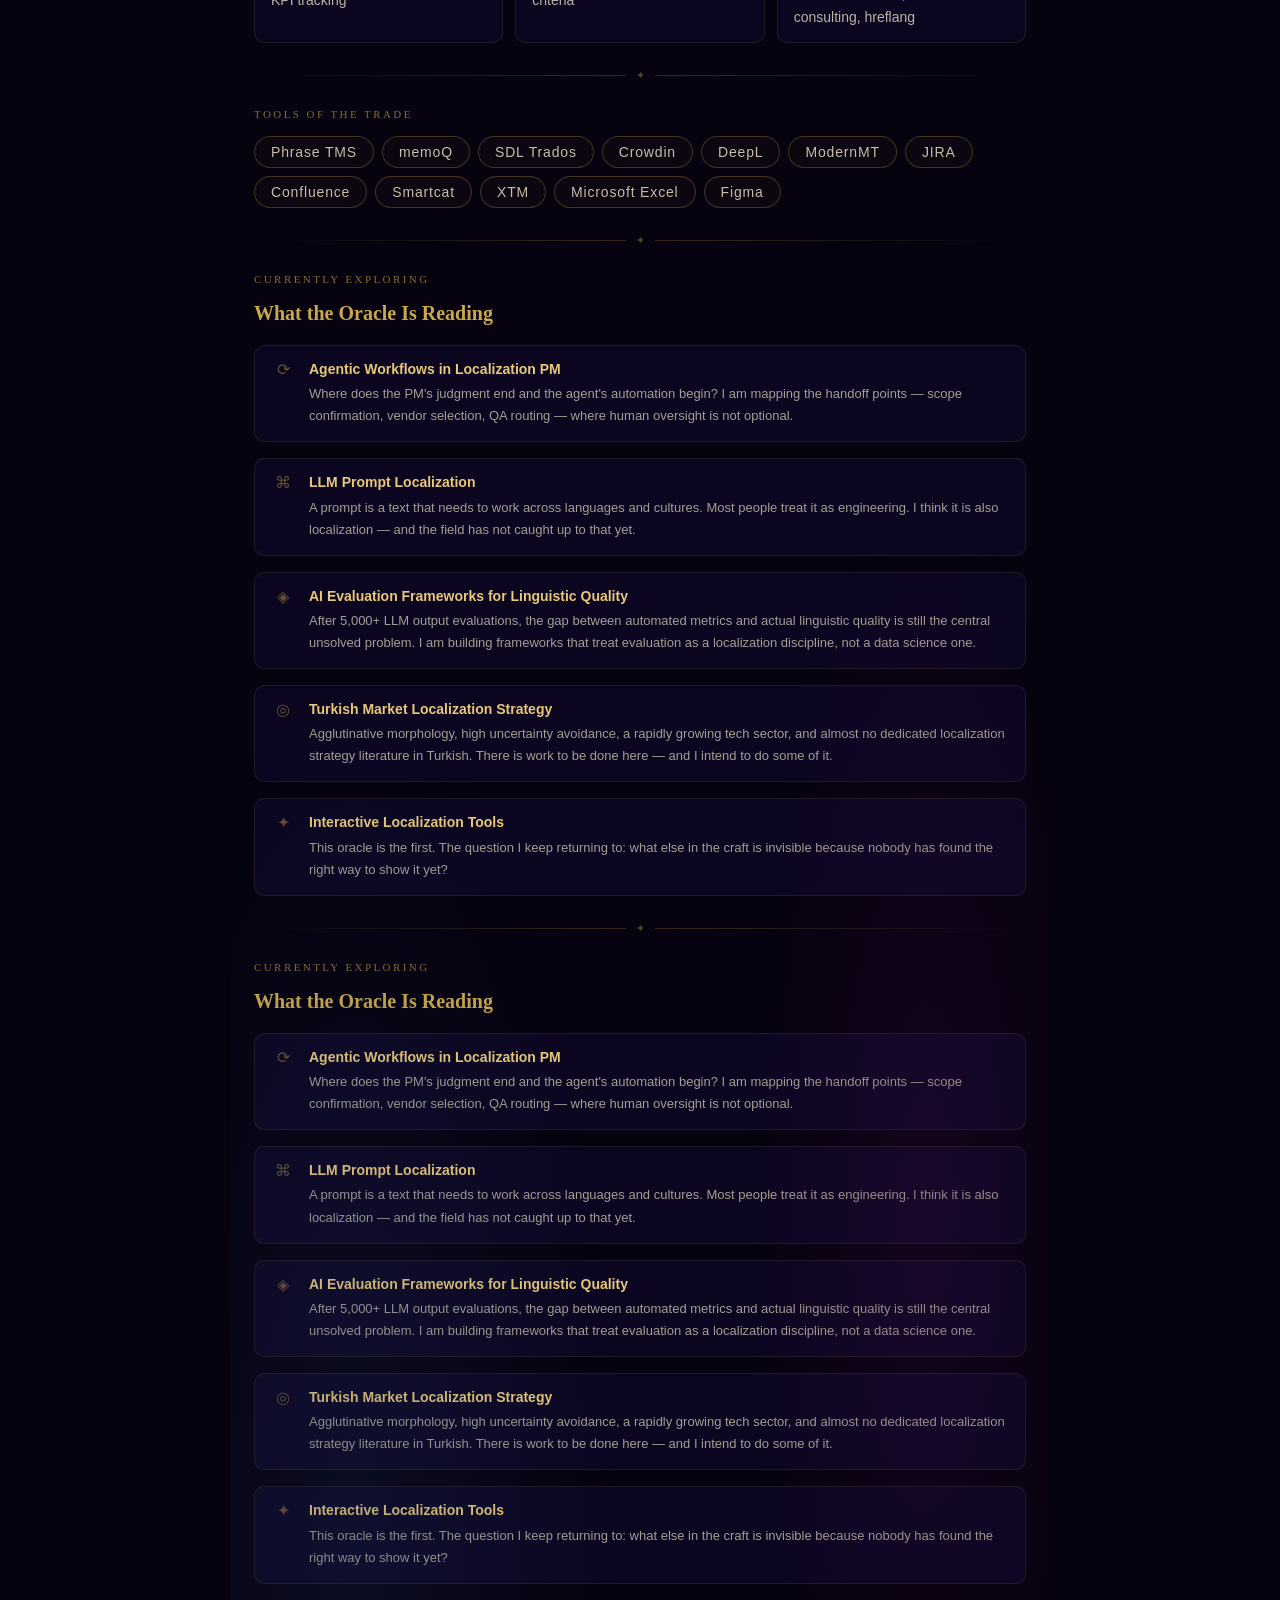
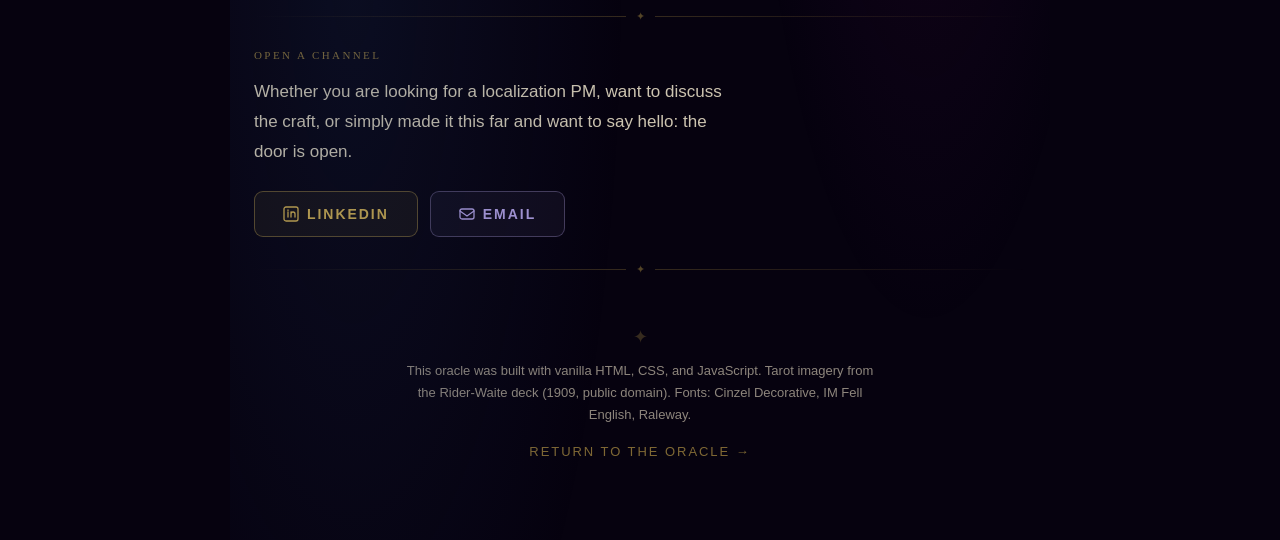
==== commit 346ef12e: "Add 'Currently Exploring' section to about.html Five topic cards (agentic workflows, LLM prompt loca" ====
--- a/about.html
+++ b/about.html
@@ -481,6 +481,60 @@
 }
 
 /* ── Connect ── */
+.exploring-title {
+  font-family: 'Cinzel Decorative', serif;
+  font-size: clamp(15px, 2.5vw, 20px);
+  color: var(--gold);
+  margin-bottom: 1.25rem;
+  line-height: 1.2;
+}
+.exploring-grid {
+  display: flex;
+  flex-direction: column;
+  gap: 1rem;
+}
+.exploring-item {
+  display: flex;
+  gap: 14px;
+  align-items: flex-start;
+  padding: 14px 16px;
+  background: var(--card-bg);
+  border: 1px solid rgba(201,168,76,0.12);
+  border-radius: 10px;
+  transition: border-color 0.2s;
+}
+.exploring-item:hover {
+  border-color: rgba(201,168,76,0.32);
+}
+.exploring-icon {
+  font-size: 16px;
+  color: rgba(201,168,76,0.45);
+  flex-shrink: 0;
+  width: 24px;
+  text-align: center;
+  margin-top: 2px;
+  line-height: 1;
+}
+.exploring-content { flex: 1; }
+.exploring-name {
+  font-family: 'Raleway', sans-serif;
+  font-size: 14px;
+  font-weight: 600;
+  color: var(--gold-lt);
+  margin-bottom: 5px;
+  line-height: 1.3;
+}
+.exploring-text {
+  font-family: 'Raleway', sans-serif;
+  font-size: 13px;
+  color: rgba(240,230,204,0.68);
+  line-height: 1.7;
+  font-weight: 400;
+}
+@media (max-width: 640px) {
+  .exploring-item { padding: 12px; }
+  .exploring-icon { width: 20px; font-size: 14px; }
+}
 .connect-text {
   font-family: 'Raleway', sans-serif;
   font-size: 17px;
@@ -782,6 +836,50 @@
       <span class="tool-tag">XTM</span>
       <span class="tool-tag">Microsoft Excel</span>
       <span class="tool-tag">Figma</span>
+    </div>
+  </div>
+
+  <!-- Currently Exploring -->
+  <div class="about-divider"></div>
+  <div class="about-section">
+    <div class="section-eyebrow">Currently Exploring</div>
+    <h3 class="exploring-title">What the Oracle Is Reading</h3>
+    <div class="exploring-grid">
+      <div class="exploring-item">
+        <div class="exploring-icon">⟳</div>
+        <div class="exploring-content">
+          <div class="exploring-name">Agentic Workflows in Localization PM</div>
+          <div class="exploring-text">Where does the PM's judgment end and the agent's automation begin? I am mapping the handoff points — scope confirmation, vendor selection, QA routing — where human oversight is not optional.</div>
+        </div>
+      </div>
+      <div class="exploring-item">
+        <div class="exploring-icon">⌘</div>
+        <div class="exploring-content">
+          <div class="exploring-name">LLM Prompt Localization</div>
+          <div class="exploring-text">A prompt is a text that needs to work across languages and cultures. Most people treat it as engineering. I think it is also localization — and the field has not caught up to that yet.</div>
+        </div>
+      </div>
+      <div class="exploring-item">
+        <div class="exploring-icon">◈</div>
+        <div class="exploring-content">
+          <div class="exploring-name">AI Evaluation Frameworks for Linguistic Quality</div>
+          <div class="exploring-text">After 5,000+ LLM output evaluations, the gap between automated metrics and actual linguistic quality is still the central unsolved problem. I am building frameworks that treat evaluation as a localization discipline, not a data science one.</div>
+        </div>
+      </div>
+      <div class="exploring-item">
+        <div class="exploring-icon">◎</div>
+        <div class="exploring-content">
+          <div class="exploring-name">Turkish Market Localization Strategy</div>
+          <div class="exploring-text">Agglutinative morphology, high uncertainty avoidance, a rapidly growing tech sector, and almost no dedicated localization strategy literature in Turkish. There is work to be done here — and I intend to do some of it.</div>
+        </div>
+      </div>
+      <div class="exploring-item">
+        <div class="exploring-icon">✦</div>
+        <div class="exploring-content">
+          <div class="exploring-name">Interactive Localization Tools</div>
+          <div class="exploring-text">This oracle is the first. The question I keep returning to: what else in the craft is invisible because nobody has found the right way to show it yet?</div>
+        </div>
+      </div>
     </div>
   </div>
 
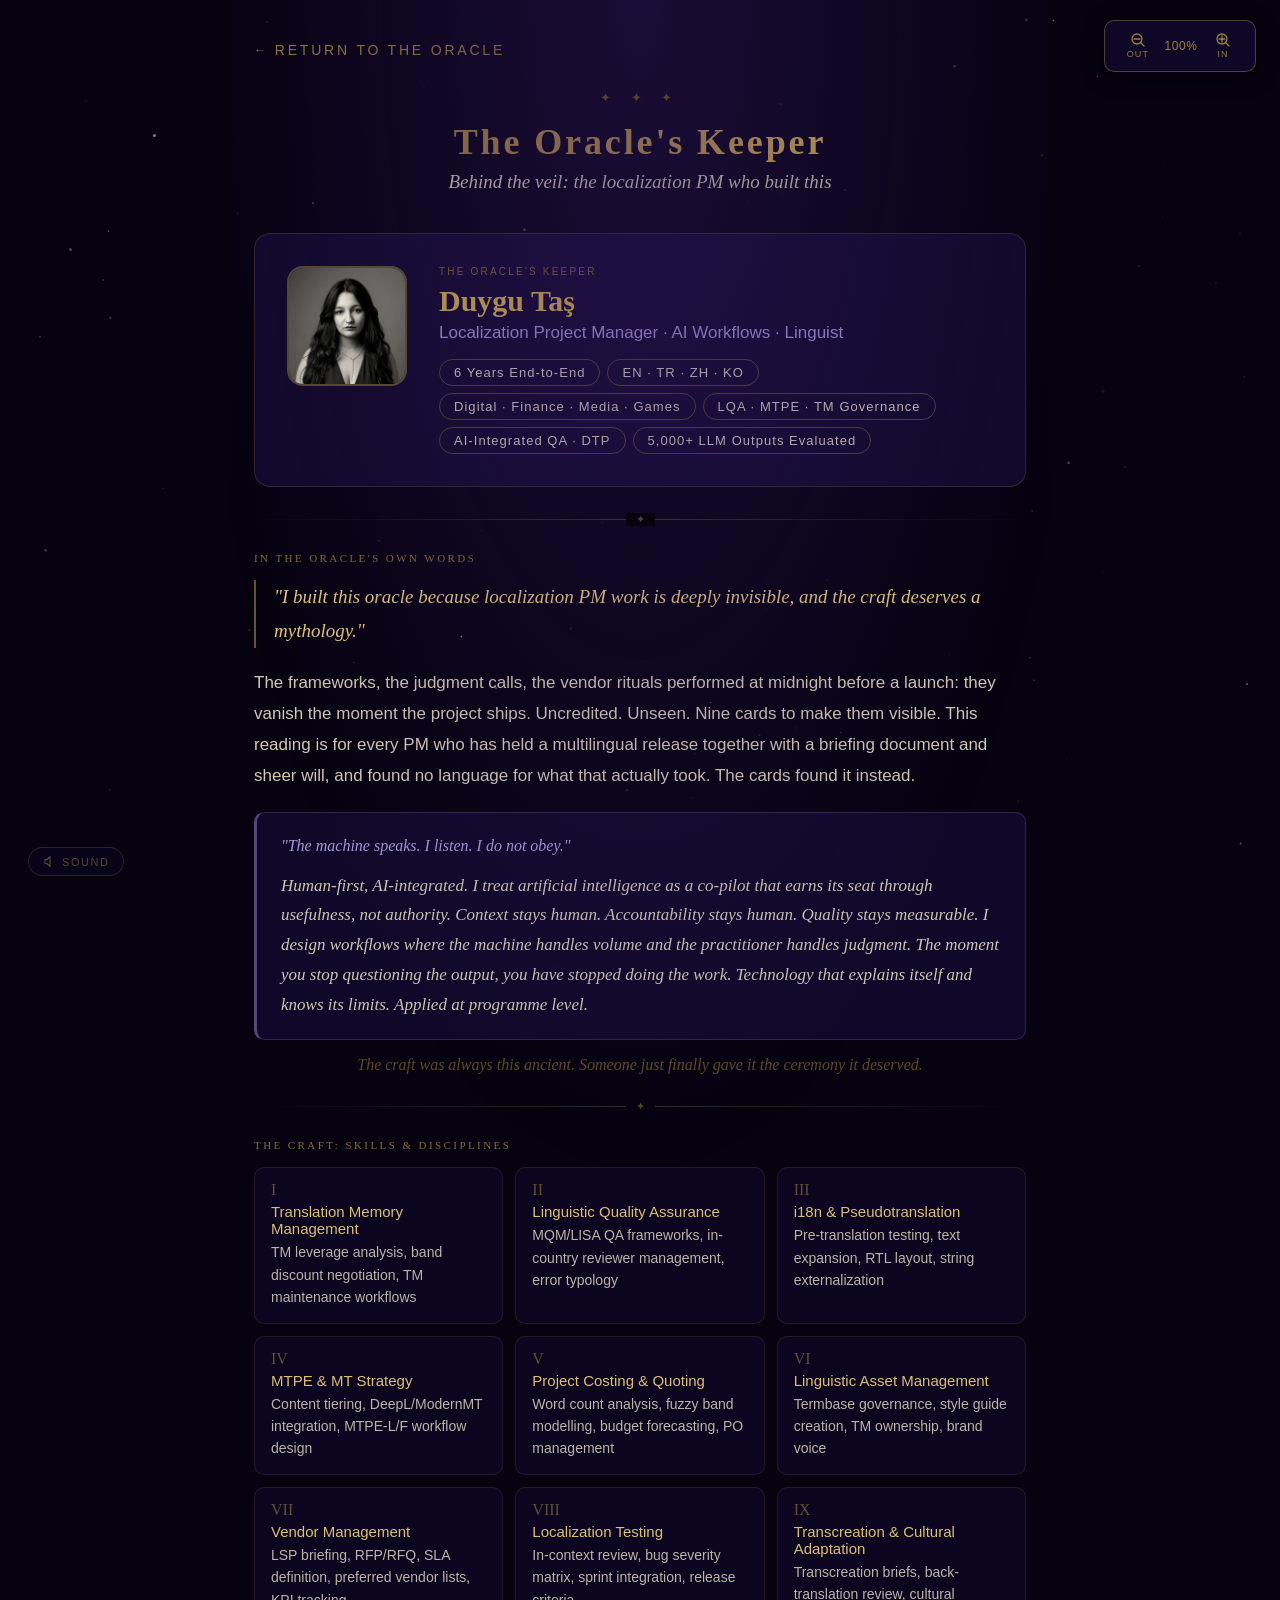
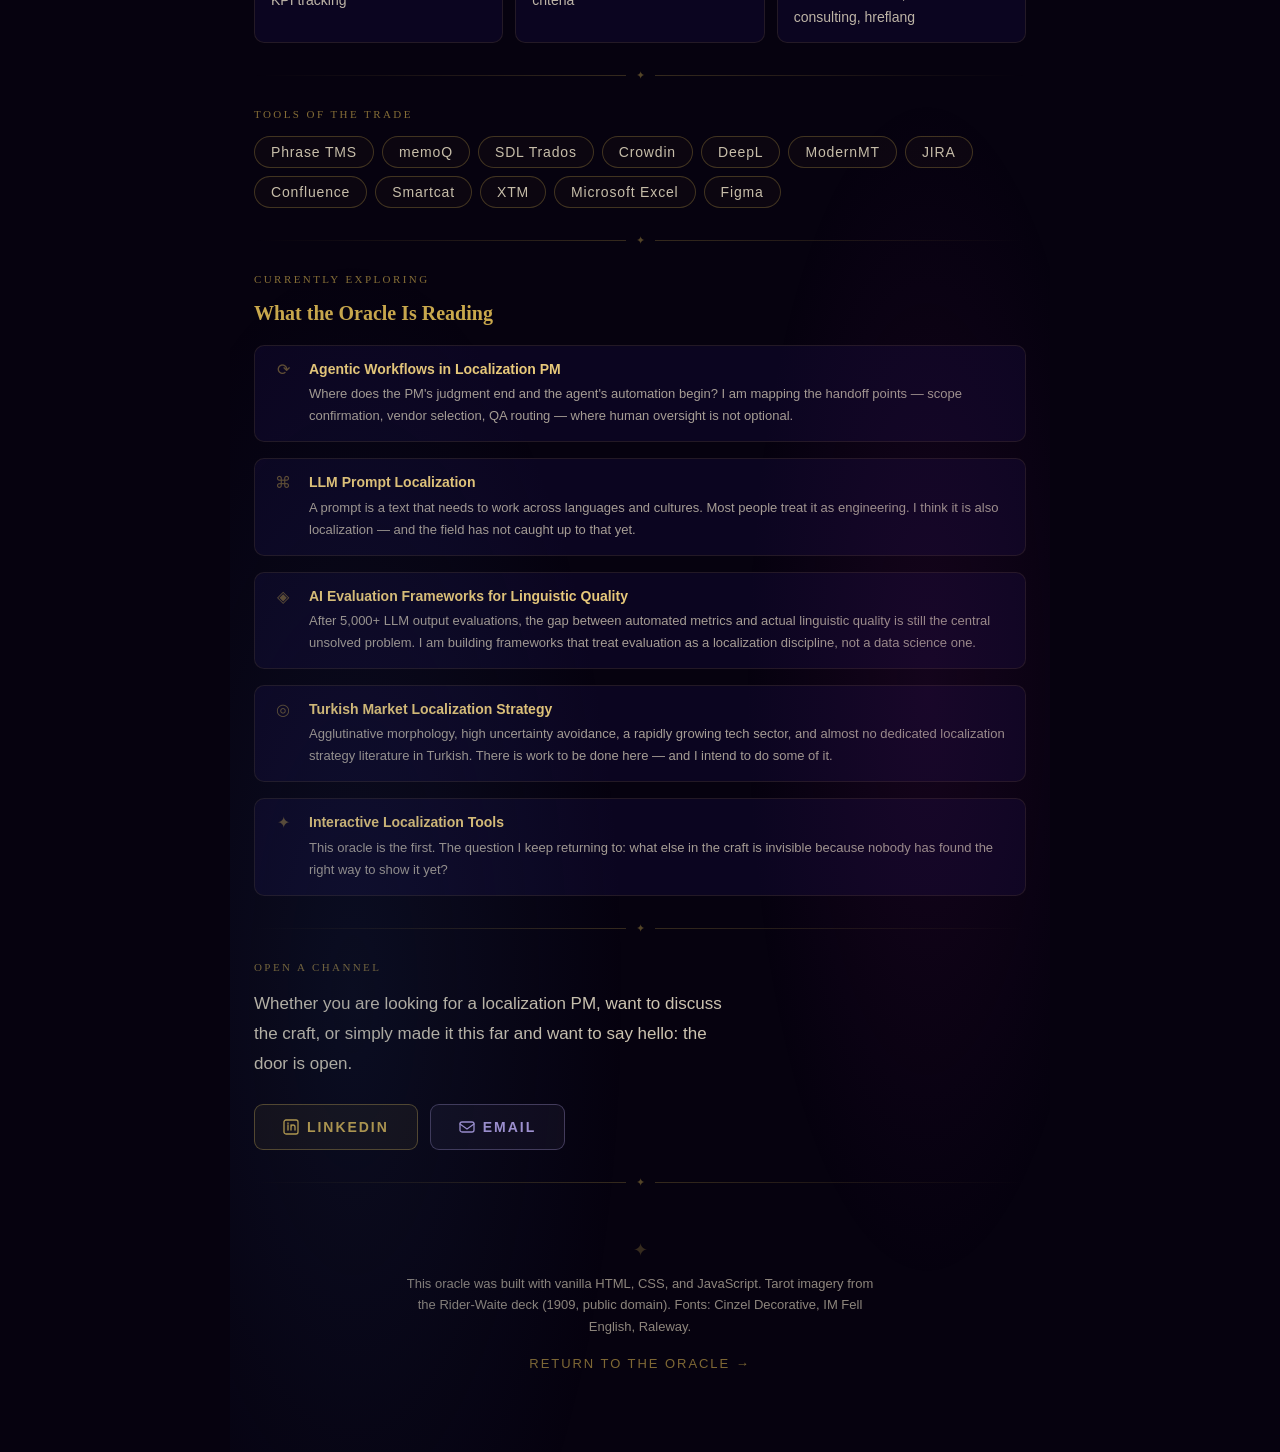
==== commit 99fafa80: "Remove duplicate 'Currently Exploring' section from about.html https://claude.ai/code/session_0134z9" ====
--- a/about.html
+++ b/about.html
@@ -883,50 +883,6 @@
     </div>
   </div>
 
-  <!-- Currently Exploring -->
-  <div class="about-divider"></div>
-  <div class="about-section">
-    <div class="section-eyebrow">Currently Exploring</div>
-    <h3 class="exploring-title">What the Oracle Is Reading</h3>
-    <div class="exploring-grid">
-      <div class="exploring-item">
-        <div class="exploring-icon">⟳</div>
-        <div class="exploring-content">
-          <div class="exploring-name">Agentic Workflows in Localization PM</div>
-          <div class="exploring-text">Where does the PM's judgment end and the agent's automation begin? I am mapping the handoff points — scope confirmation, vendor selection, QA routing — where human oversight is not optional.</div>
-        </div>
-      </div>
-      <div class="exploring-item">
-        <div class="exploring-icon">⌘</div>
-        <div class="exploring-content">
-          <div class="exploring-name">LLM Prompt Localization</div>
-          <div class="exploring-text">A prompt is a text that needs to work across languages and cultures. Most people treat it as engineering. I think it is also localization — and the field has not caught up to that yet.</div>
-        </div>
-      </div>
-      <div class="exploring-item">
-        <div class="exploring-icon">◈</div>
-        <div class="exploring-content">
-          <div class="exploring-name">AI Evaluation Frameworks for Linguistic Quality</div>
-          <div class="exploring-text">After 5,000+ LLM output evaluations, the gap between automated metrics and actual linguistic quality is still the central unsolved problem. I am building frameworks that treat evaluation as a localization discipline, not a data science one.</div>
-        </div>
-      </div>
-      <div class="exploring-item">
-        <div class="exploring-icon">◎</div>
-        <div class="exploring-content">
-          <div class="exploring-name">Turkish Market Localization Strategy</div>
-          <div class="exploring-text">Agglutinative morphology, high uncertainty avoidance, a rapidly growing tech sector, and almost no dedicated localization strategy literature in Turkish. There is work to be done here — and I intend to do some of it.</div>
-        </div>
-      </div>
-      <div class="exploring-item">
-        <div class="exploring-icon">✦</div>
-        <div class="exploring-content">
-          <div class="exploring-name">Interactive Localization Tools</div>
-          <div class="exploring-text">This oracle is the first. The question I keep returning to: what else in the craft is invisible because nobody has found the right way to show it yet?</div>
-        </div>
-      </div>
-    </div>
-  </div>
-
   <!-- Connect -->
   <div class="about-divider"></div>
   <div class="about-section">
